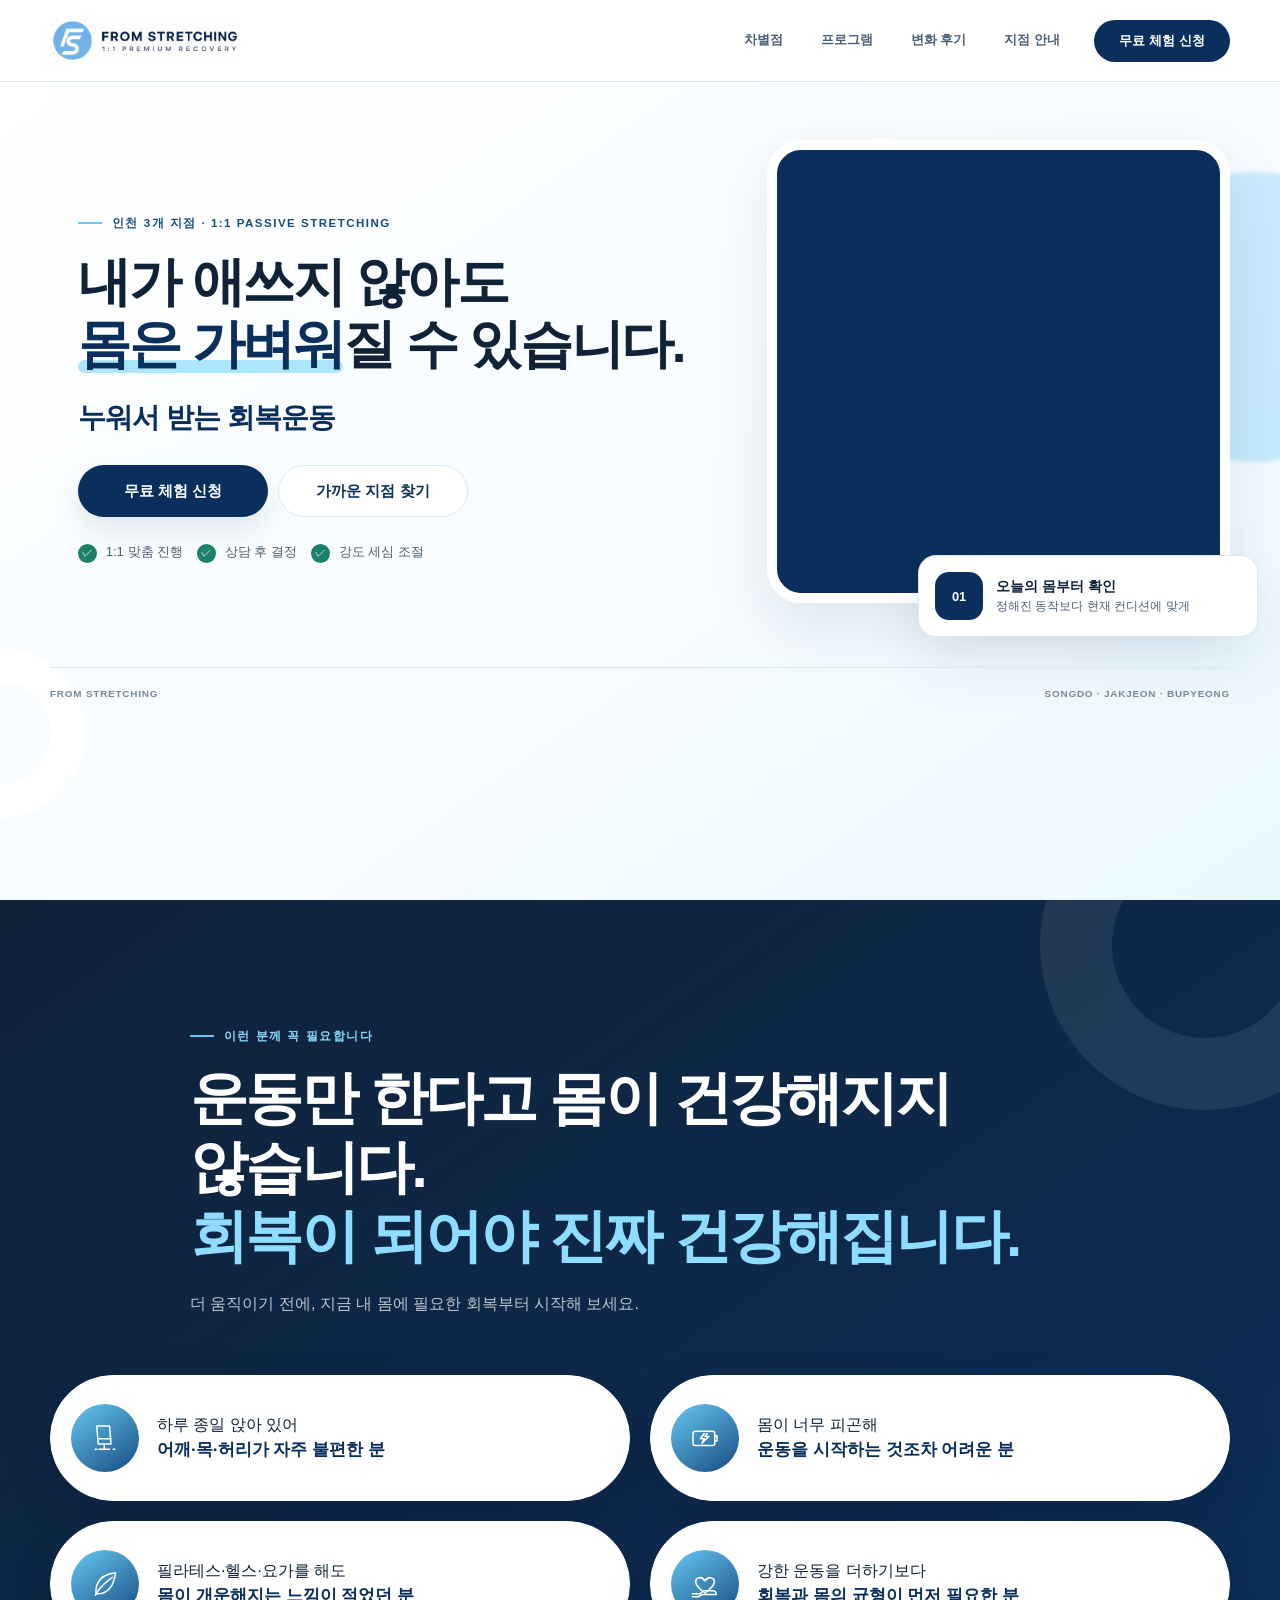
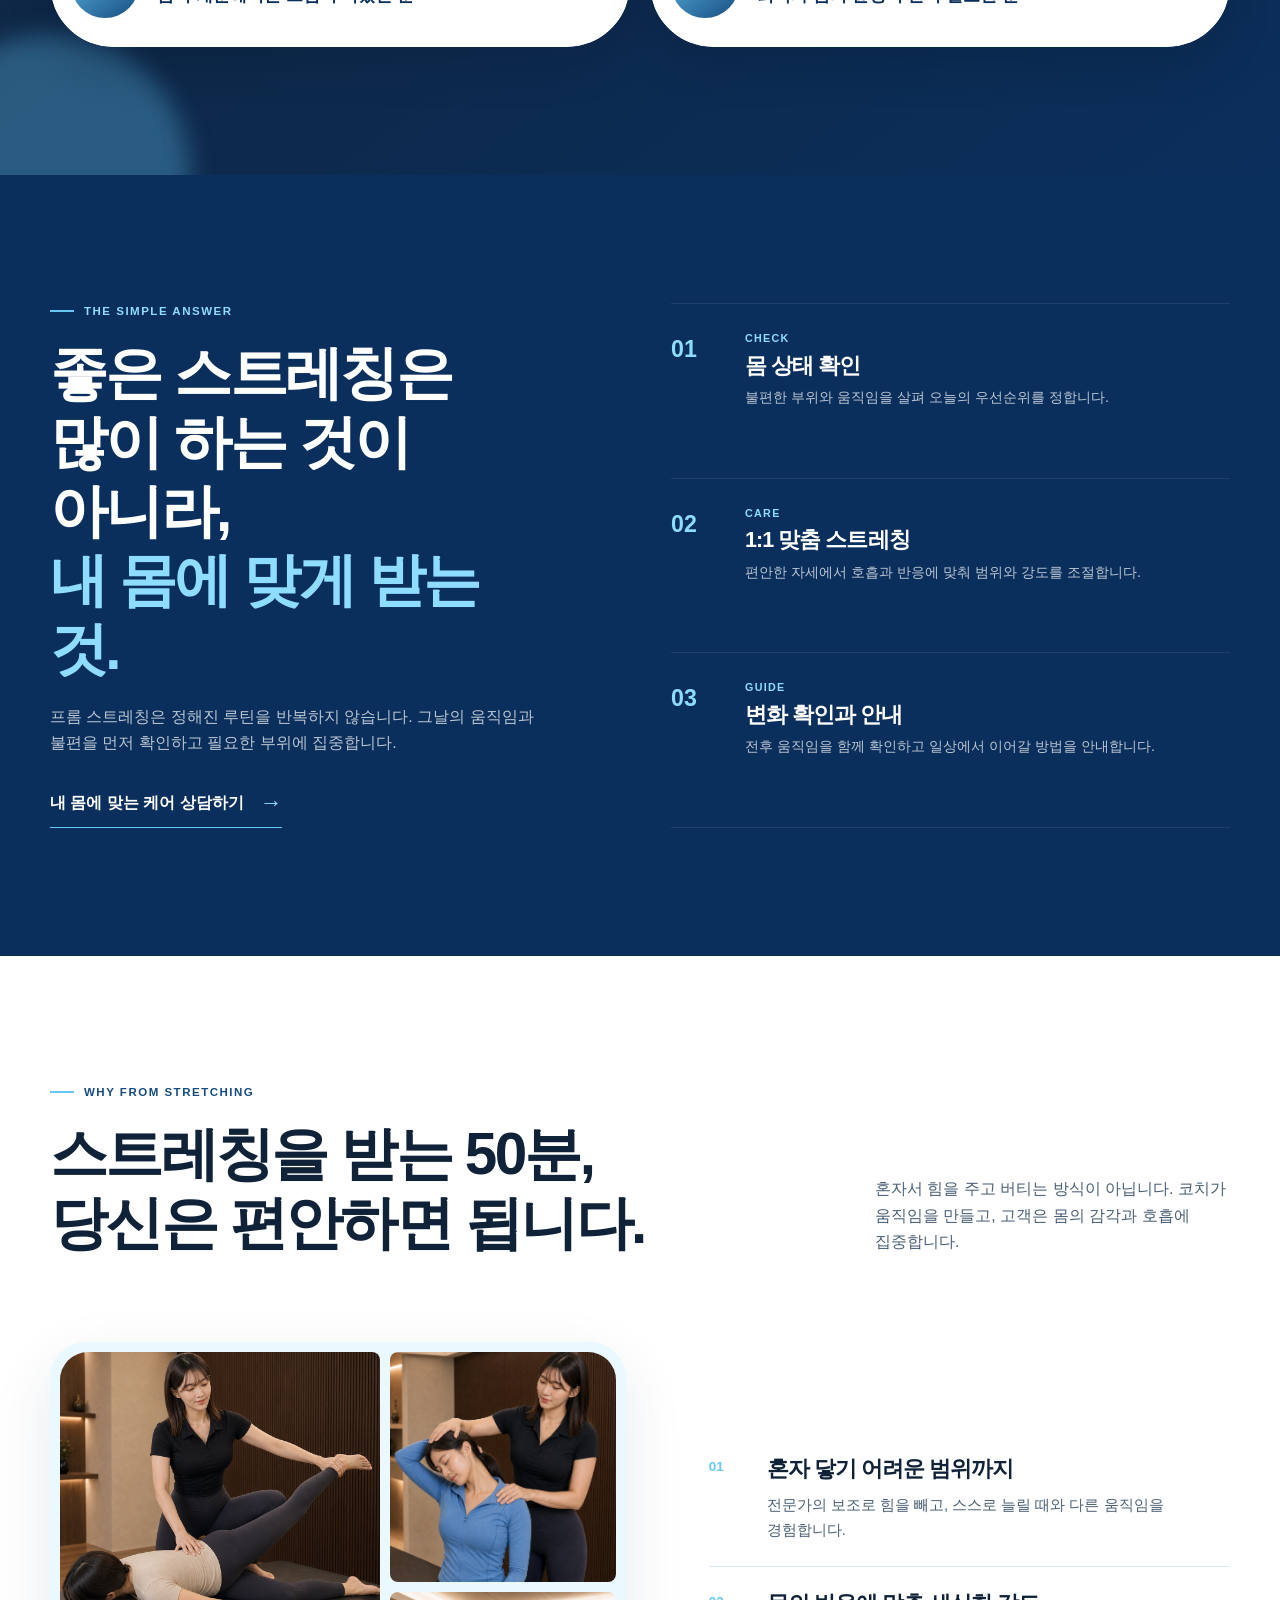
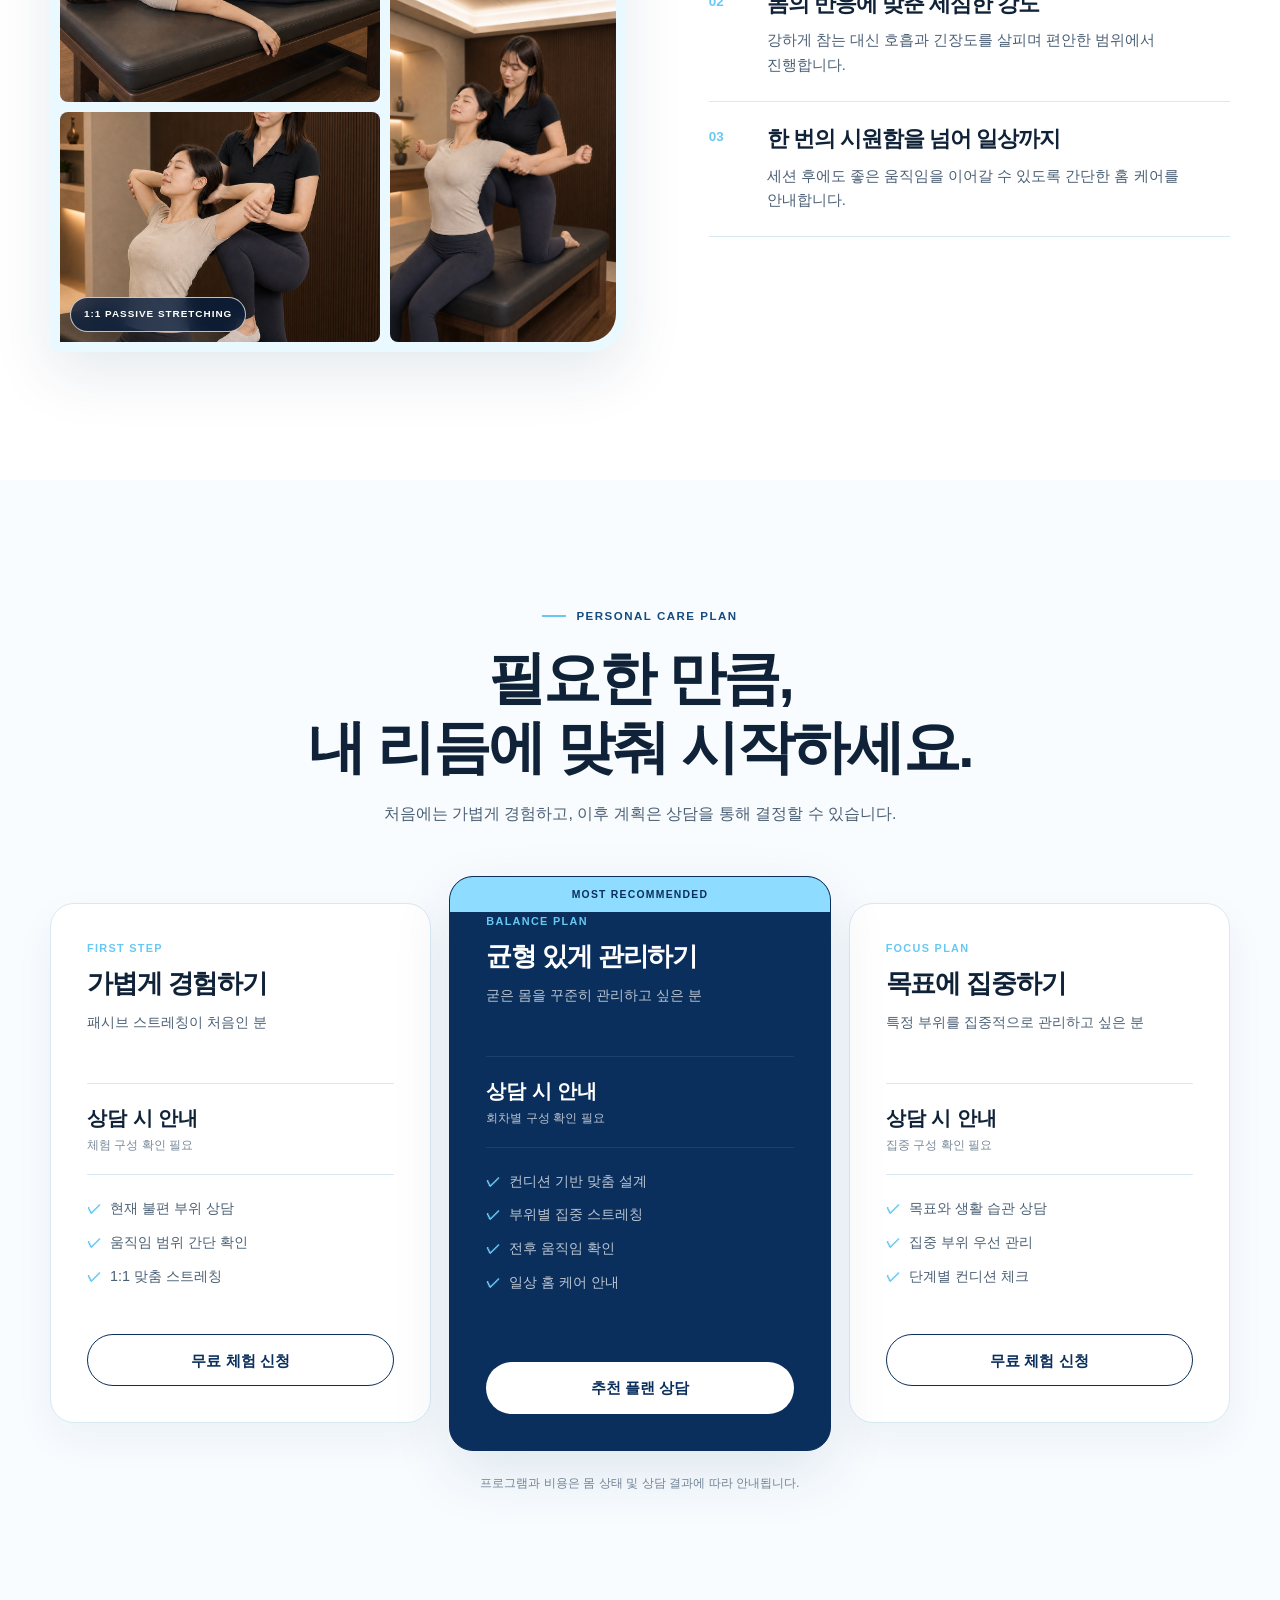
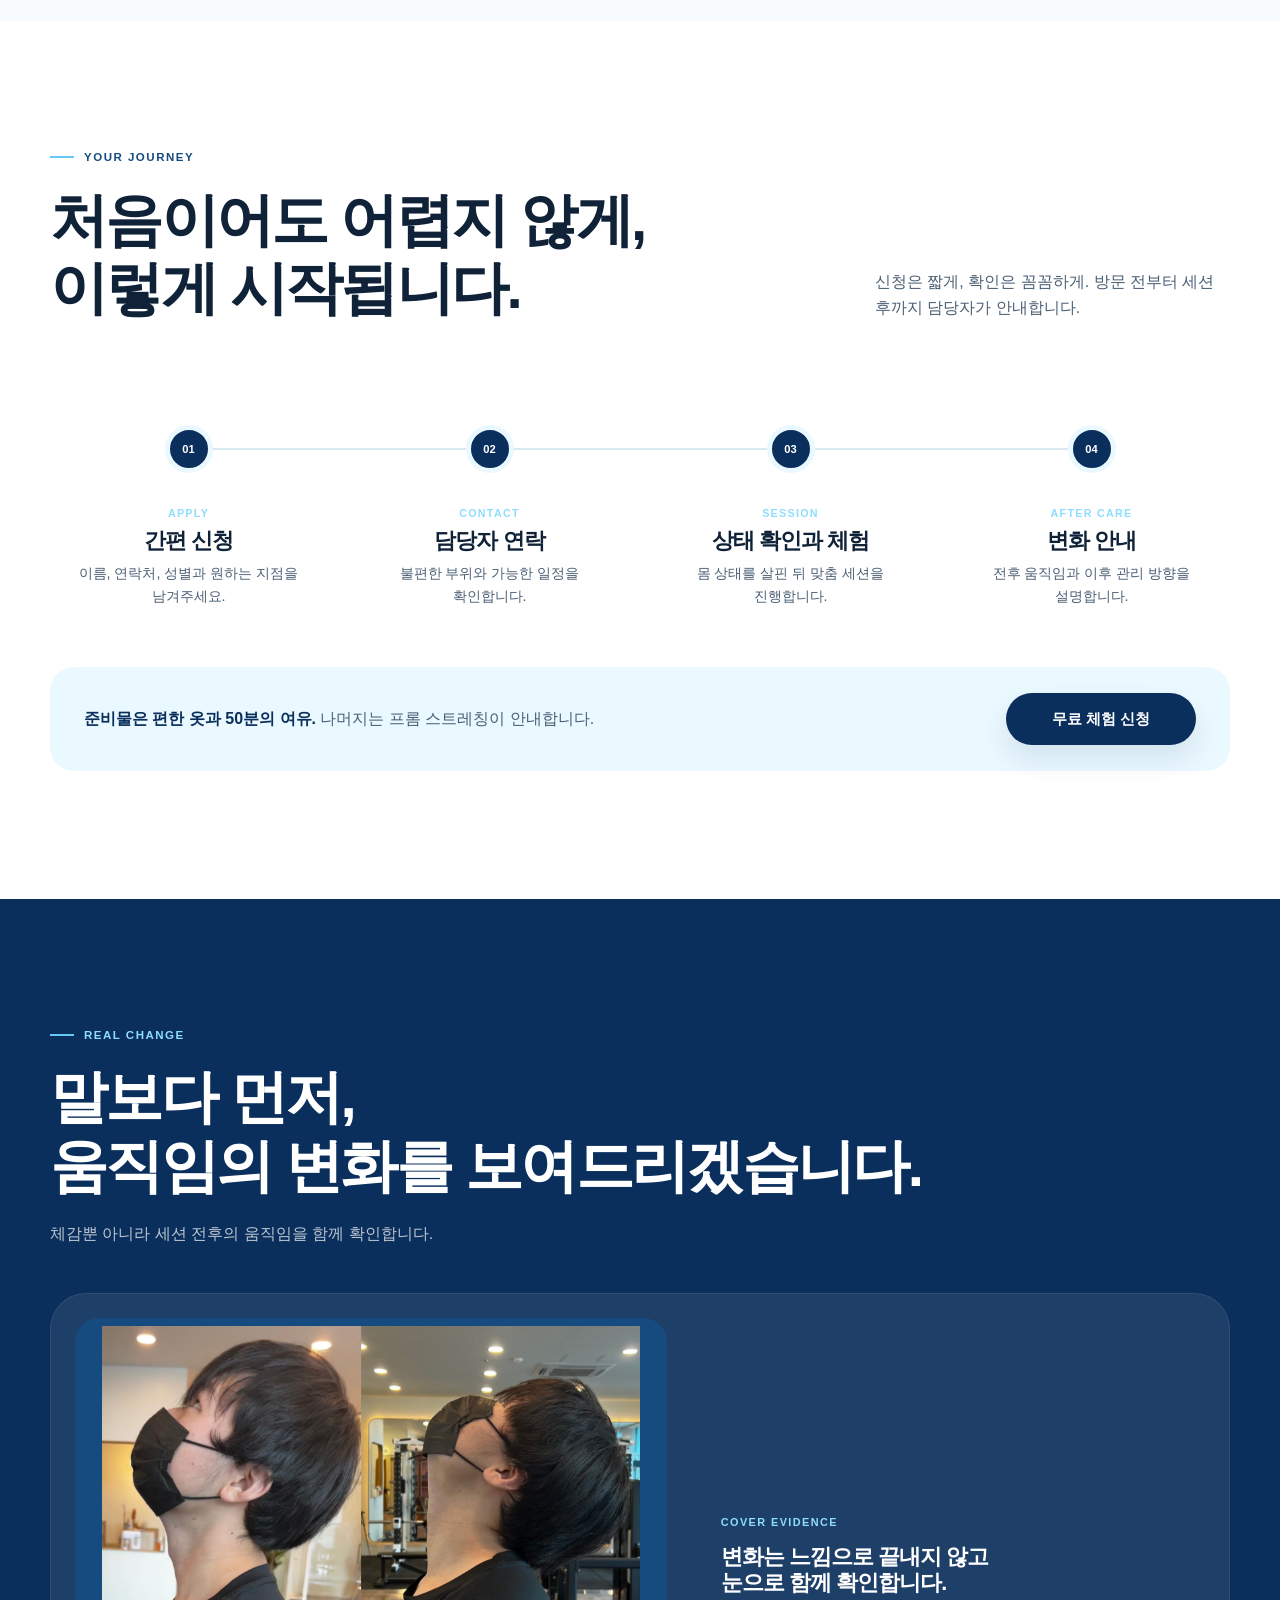
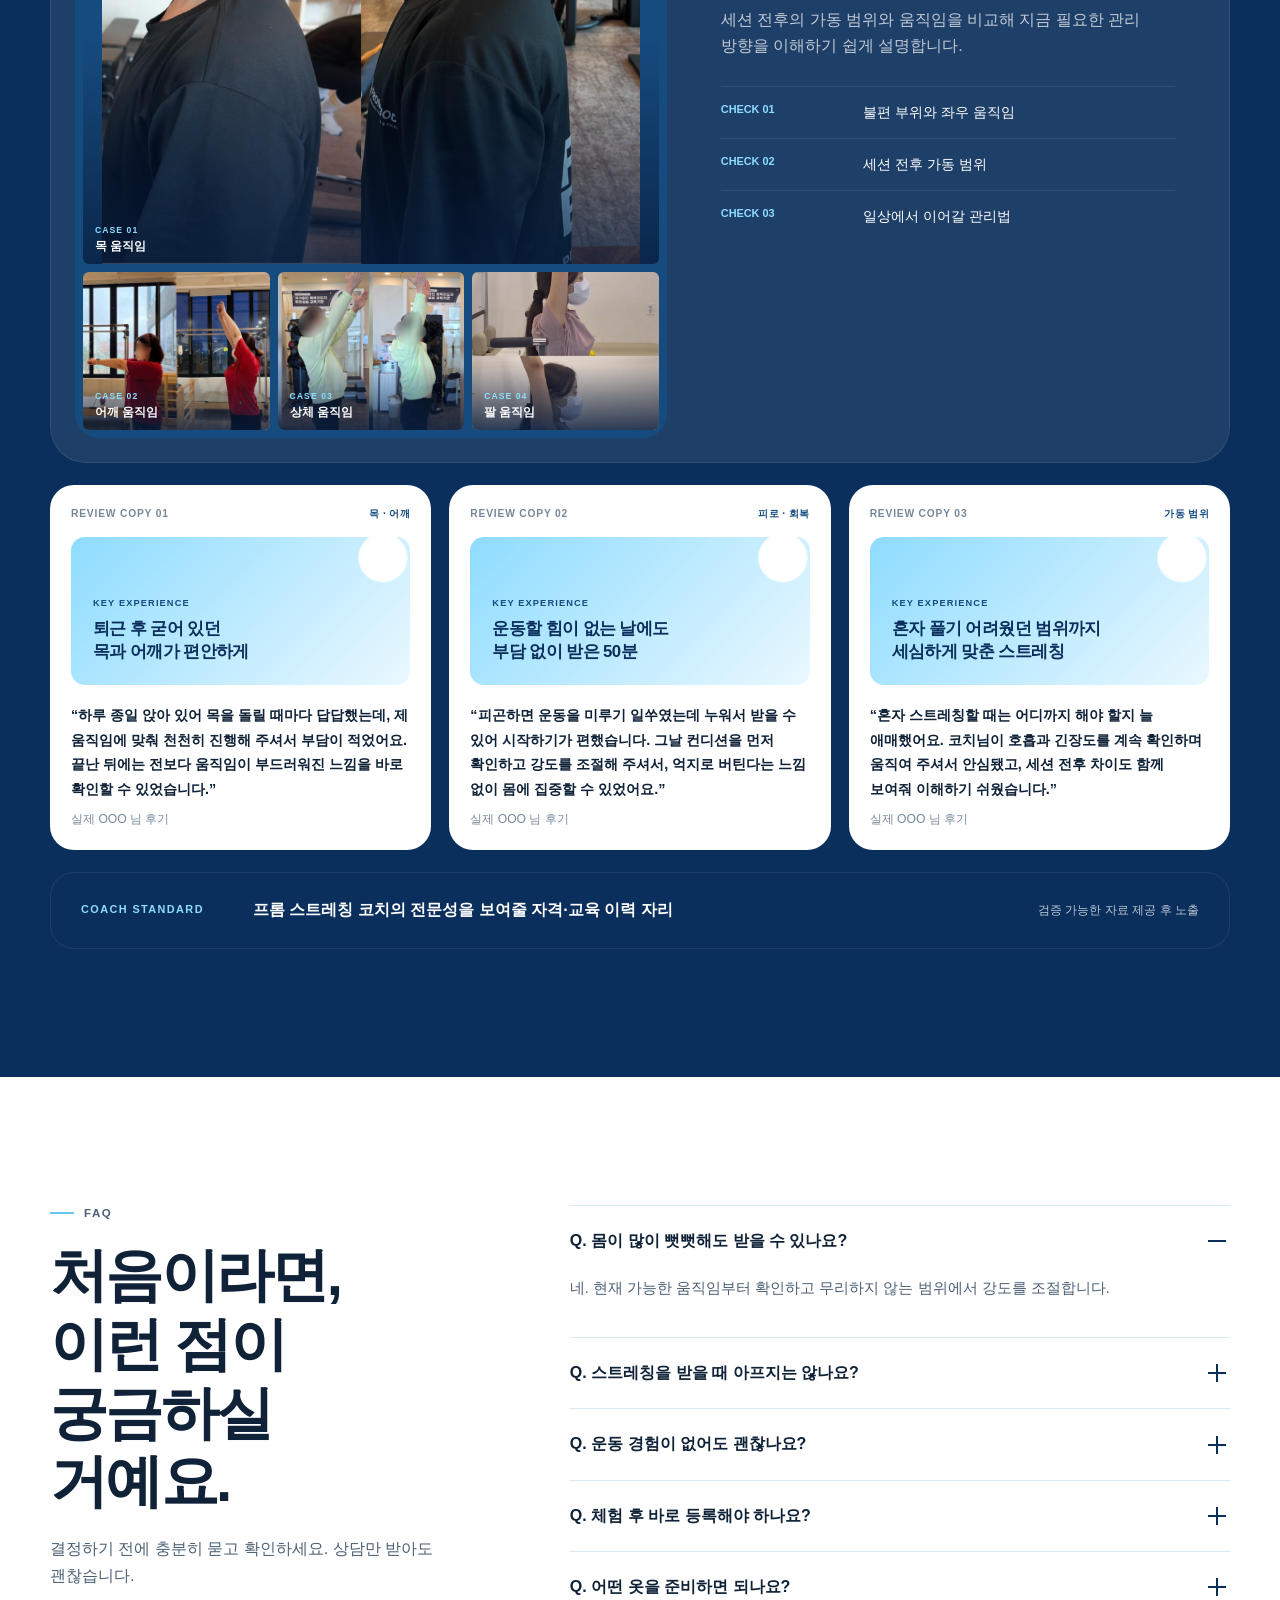
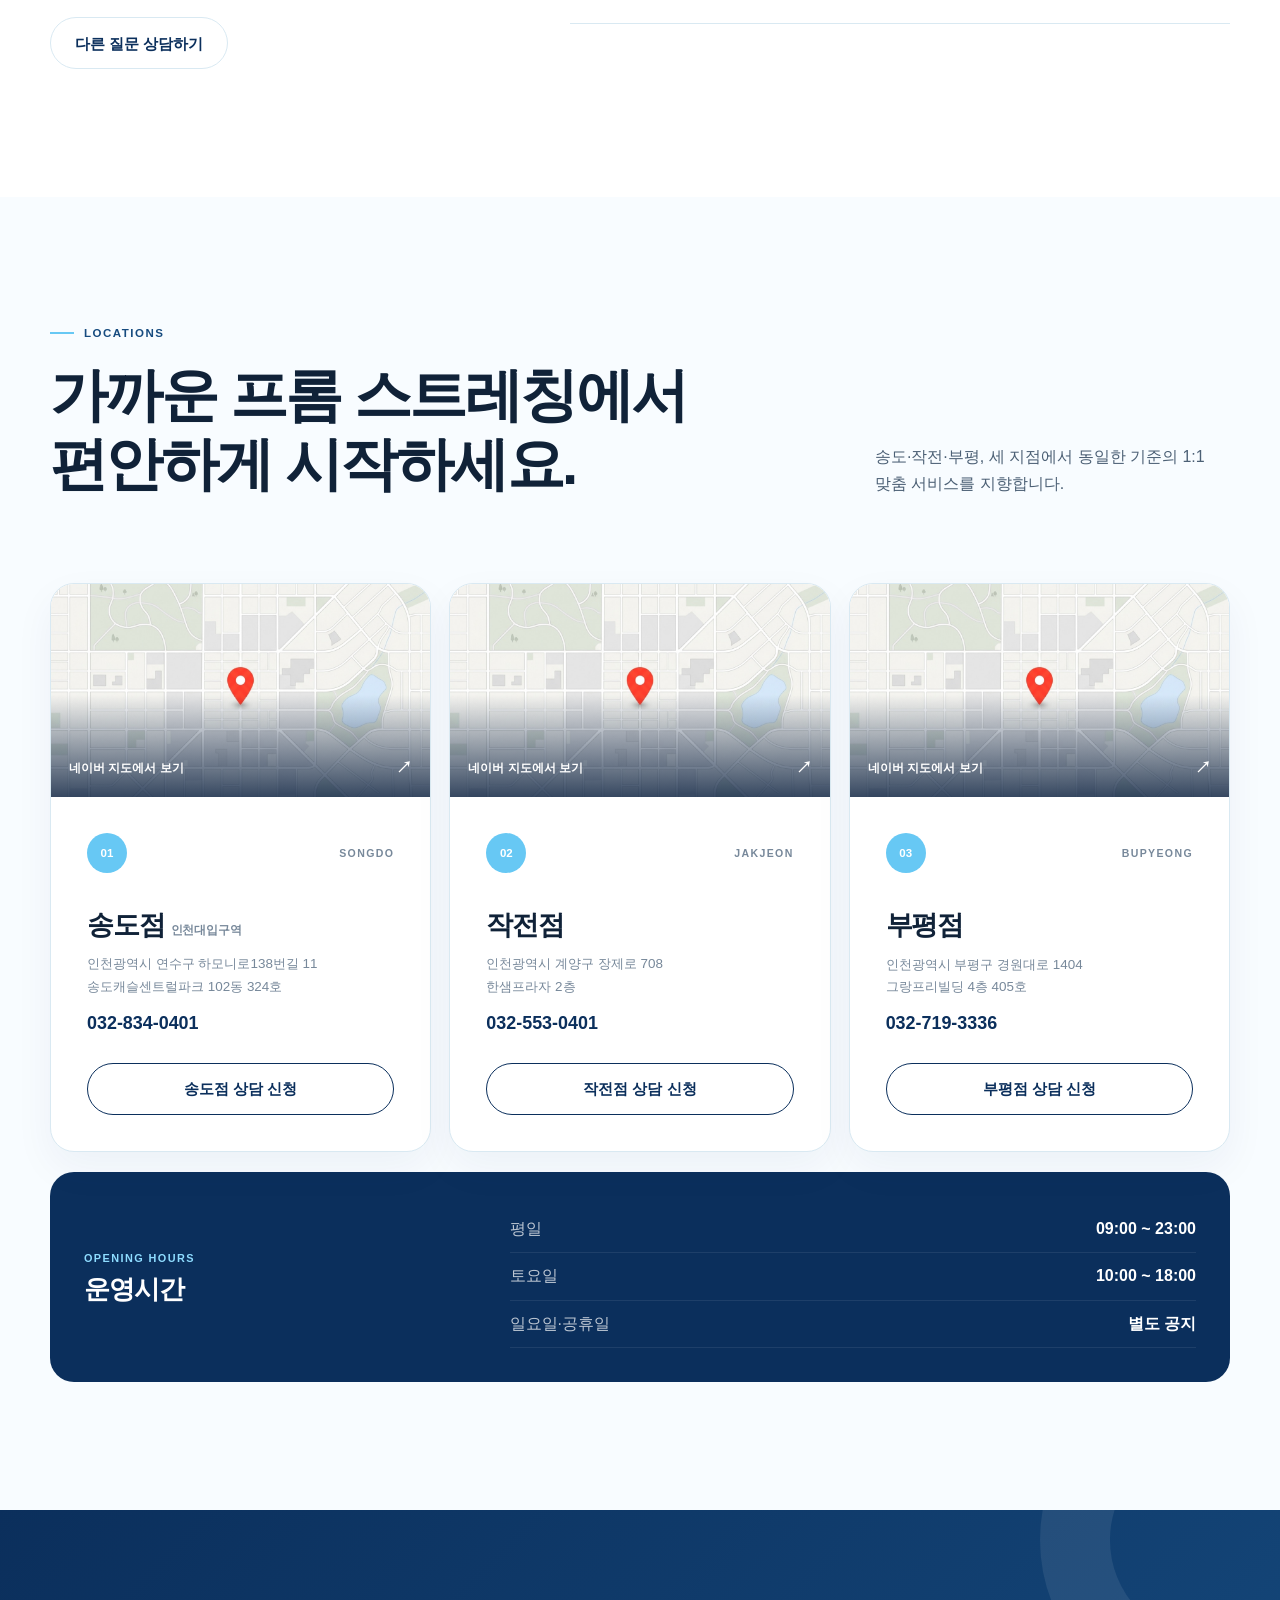
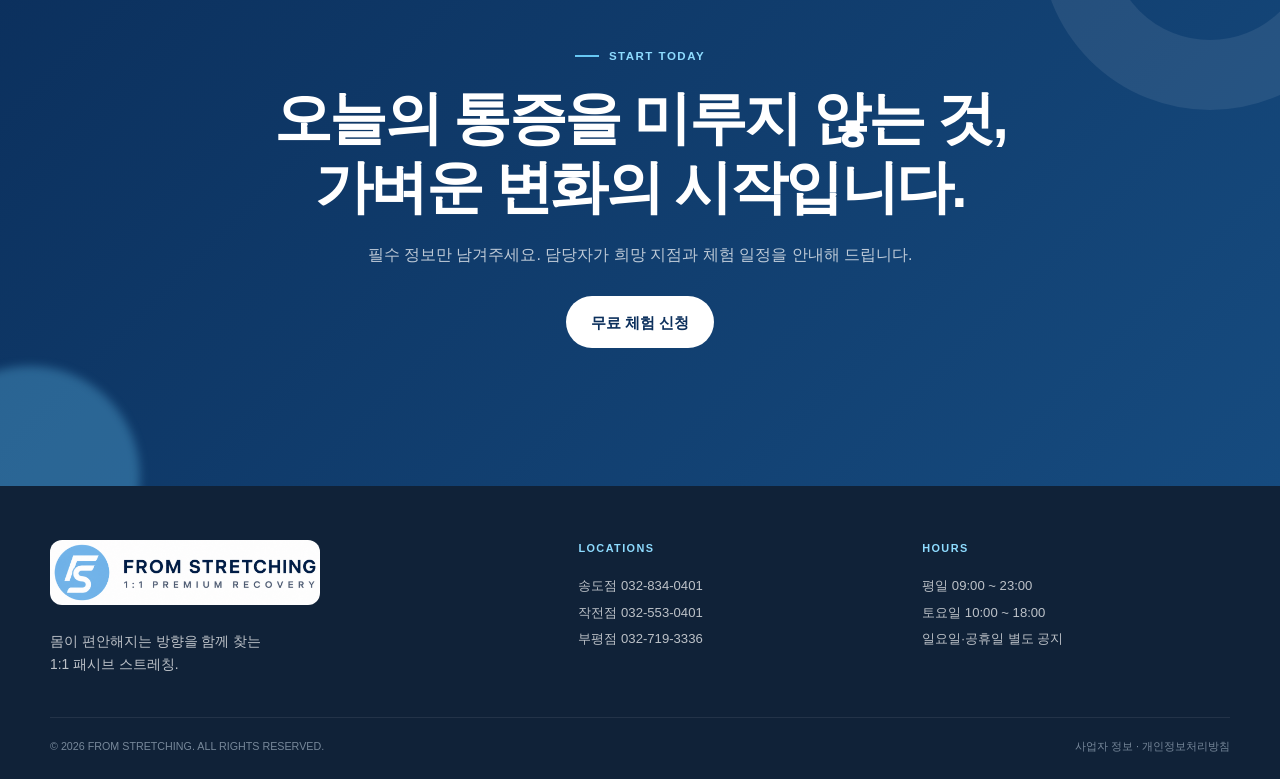
==== index.html @ 3d8cdd59 "Add Toss reservation deposit payment flow" ====
<!doctype html>
<html lang="ko">
  <head>
    <meta charset="utf-8" />
    <meta name="viewport" content="width=device-width, initial-scale=1" />
    <meta name="robots" content="index, follow" />
    <meta
      name="description"
      content="프롬 스트레칭은 송도점, 작전점, 부평점에서 누워서 받는 1:1 맞춤 스트레칭과 패시브 회복운동을 제공합니다. 무료 체험을 신청해 보세요."
    />
    <link rel="canonical" href="https://from-stretching.vercel.app/" />
    <meta property="og:type" content="website" />
    <meta property="og:site_name" content="프롬 스트레칭" />
    <meta property="og:title" content="프롬 스트레칭 | 누워서 받는 맞춤 스트레칭" />
    <meta property="og:url" content="https://from-stretching.vercel.app/" />
    <meta property="og:image" content="https://from-stretching.vercel.app/assets/from-stretching-logo.png" />
    <meta property="og:image:alt" content="프롬 스트레칭 로고" />
    <meta
      property="og:description"
      content="프롬 스트레칭은 송도점, 작전점, 부평점에서 누워서 받는 1:1 맞춤 스트레칭과 패시브 회복운동을 제공합니다."
    />
    <meta name="twitter:card" content="summary" />
    <meta name="twitter:title" content="프롬 스트레칭 | 누워서 받는 맞춤 스트레칭" />
    <meta name="twitter:image" content="https://from-stretching.vercel.app/assets/from-stretching-logo.png" />
    <meta
      name="twitter:description"
      content="송도점, 작전점, 부평점에서 누워서 받는 1:1 맞춤 스트레칭을 경험해 보세요."
    />
    <title>프롬 스트레칭 | 누워서 받는 맞춤 스트레칭</title>
    <link rel="stylesheet" href="styles.css?v=9" />
    <script src="https://js.tosspayments.com/v2/standard"></script>
    <script src="script.js?v=9" defer></script>
    <script type="application/ld+json">
      {
        "@context": "https://schema.org",
        "@type": "HealthAndBeautyBusiness",
        "@id": "https://from-stretching.vercel.app/#business",
        "name": "프롬 스트레칭",
        "alternateName": "FROM STRETCHING",
        "url": "https://from-stretching.vercel.app/",
        "logo": "https://from-stretching.vercel.app/assets/from-stretching-logo.png",
        "image": "https://from-stretching.vercel.app/assets/from-stretching-logo.png",
        "description": "송도점, 작전점, 부평점에서 누워서 받는 1:1 맞춤 스트레칭과 패시브 회복운동을 제공하는 프리미엄 회복운동 브랜드입니다.",
        "areaServed": ["인천 송도", "인천 작전", "인천 부평"],
        "openingHoursSpecification": [
          {
            "@type": "OpeningHoursSpecification",
            "dayOfWeek": ["Monday", "Tuesday", "Wednesday", "Thursday", "Friday"],
            "opens": "09:00",
            "closes": "23:00"
          },
          {
            "@type": "OpeningHoursSpecification",
            "dayOfWeek": "Saturday",
            "opens": "10:00",
            "closes": "18:00"
          }
        ],
        "department": [
          {
            "@type": "HealthAndBeautyBusiness",
            "name": "프롬 스트레칭 송도점",
            "telephone": "+82-32-834-0401",
            "address": {
              "@type": "PostalAddress",
              "streetAddress": "하모니로138번길 11 송도캐슬센트럴파크 102동 324호",
              "addressLocality": "연수구",
              "addressRegion": "인천광역시",
              "addressCountry": "KR"
            }
          },
          {
            "@type": "HealthAndBeautyBusiness",
            "name": "프롬 스트레칭 작전점",
            "telephone": "+82-32-553-0401",
            "address": {
              "@type": "PostalAddress",
              "streetAddress": "장제로 708 한샘프라자 2층",
              "addressLocality": "계양구",
              "addressRegion": "인천광역시",
              "addressCountry": "KR"
            }
          },
          {
            "@type": "HealthAndBeautyBusiness",
            "name": "프롬 스트레칭 부평점",
            "telephone": "+82-32-719-3336",
            "address": {
              "@type": "PostalAddress",
              "streetAddress": "경원대로 1404 그랑프리빌딩 4층 405호",
              "addressLocality": "부평구",
              "addressRegion": "인천광역시",
              "addressCountry": "KR"
            }
          }
        ],
        "potentialAction": {
          "@type": "ReserveAction",
          "target": "https://from-stretching.vercel.app/#lead-form",
          "name": "무료 체험 신청"
        }
      }
    </script>
  </head>
  <body>
    <!--
      섹션 설계 노트
      1. 내비게이션: 브랜드와 무료 체험 CTA를 첫 화면부터 고정 노출한다.
      2. Hero: 왕십리 레퍼런스의 큰 헤드라인과 비대칭 미디어 구성을 참고해 호기심을 만든다.
      3. 문제 공감: 지금 느끼는 목·어깨·허리의 불편을 구체적으로 명명한다.
      4. 3단계 해결 방식: 마포 레퍼런스의 단계형 설명을 3단으로 단순화한다.
      5. 차별점: 고객이 애쓰지 않아도 되는 1:1 패시브 케어의 장점을 압축한다.
      6. 프로그램: 미아 레퍼런스의 중앙 강조 카드 구조를 적용하되 실제 가격은 추후 보완한다.
      7. 진행 과정: 신청부터 홈 케어 안내까지 우리가 하는 일을 연결형 타임라인으로 보여준다.
      8. 변화·후기: 전후 자료와 실제 후기가 들어갈 자리를 가장 강한 대비로 연출한다.
      9. FAQ: 처음 방문할 때 생기는 걱정을 강요 없는 어조로 해소한다.
      10. 지점 안내: 송도·작전·부평점 연락처와 운영시간을 한눈에 비교한다.
      11. 마지막 CTA: 작은 신청부터 시작하도록 안내하며 허위 희소성은 사용하지 않는다.
    -->

    <a class="skip-link" href="#main">본문 바로가기</a>

    <header class="site-header">
      <div class="container header-inner">
        <a class="brand" href="#top" aria-label="프롬 스트레칭 홈">
          <img
            class="brand-logo"
            src="assets/from-stretching-logo.png"
            alt="FROM STRETCHING 1:1 PREMIUM RECOVERY"
          />
        </a>

        <nav class="desktop-nav" aria-label="주요 메뉴">
          <a href="#difference">차별점</a>
          <a href="#programs">프로그램</a>
          <a href="#reviews">변화 후기</a>
          <a href="#locations">지점 안내</a>
        </nav>

        <a class="button button-small" href="#lead-form" data-lead-trigger>무료 체험 신청</a>
      </div>
    </header>

    <main id="main">
      <section class="hero" id="top">
        <div class="hero-orb hero-orb-one" aria-hidden="true"></div>
        <div class="hero-orb hero-orb-two" aria-hidden="true"></div>

        <div class="container hero-grid">
          <div class="hero-copy">
            <p class="eyebrow"><span></span> 인천 3개 지점 · 1:1 PASSIVE STRETCHING</p>

            <!--
              헤드라인 대안 1: 더 열심히 움직이지 않아도, 몸은 가벼워질 수 있습니다.
              헤드라인 대안 2: 운동보다 먼저, 굳은 몸을 편안하게 여는 시간.
              헤드라인 대안 3: 혼자서는 닿지 않던 곳까지, 전문가의 손으로.
            -->
            <h1>
              <span class="hero-title-line">내가 애쓰지 않아도</span>
              <span class="hero-title-line"><em>몸은 가벼워</em>질 수 있습니다.</span>
            </h1>
            <p class="hero-description">누워서 받는 회복운동</p>

            <div class="hero-actions">
              <a class="button button-primary" href="#lead-form" data-lead-trigger>무료 체험 신청</a>
              <a class="button button-secondary" href="#locations">가까운 지점 찾기</a>
            </div>

            <ul class="hero-points" aria-label="서비스 핵심 특징">
              <li><span aria-hidden="true">✓</span> 1:1 맞춤 진행</li>
              <li><span aria-hidden="true">✓</span> 상담 후 결정</li>
              <li><span aria-hidden="true">✓</span> 강도 세심 조절</li>
            </ul>
          </div>

          <div class="hero-visual">
            <div class="hero-video-frame" data-role="hero-video">
              <video
                class="hero-video"
                autoplay
                muted
                playsinline
                preload="metadata"
                aria-label="프롬 스트레칭 회복운동 움직임 영상"
              >
                <source src="assets/from-stretching-hero.mp4" type="video/mp4" />
                브라우저에서 영상을 재생할 수 없습니다.
              </video>
            </div>
            <div class="floating-note">
              <span class="floating-icon" aria-hidden="true">01</span>
              <p><strong>오늘의 몸부터 확인</strong><br />정해진 동작보다 현재 컨디션에 맞게</p>
            </div>
          </div>
        </div>

        <div class="container hero-bottom-line" aria-hidden="true">
          <span>FROM STRETCHING</span>
          <span>SONGDO · JAKJEON · BUPYEONG</span>
        </div>
      </section>

      <section class="section problem" id="problem">
        <div class="problem-orb problem-orb-one" aria-hidden="true"></div>
        <div class="problem-orb problem-orb-two" aria-hidden="true"></div>

        <div class="container problem-heading">
          <p class="eyebrow eyebrow-light"><span></span> 이런 분께 꼭 필요합니다</p>
          <h2>운동만 한다고 몸이 건강해지지 않습니다.<br /><em>회복이 되어야 진짜 건강해집니다.</em></h2>
          <p>더 움직이기 전에, 지금 내 몸에 필요한 회복부터 시작해 보세요.</p>
        </div>

        <div class="container fit-list">
          <article class="fit-card">
            <span class="fit-icon" aria-hidden="true">
              <svg viewBox="0 0 48 48" fill="none">
                <path d="M13 8h17l2 24H15L13 8Z" />
                <path d="M16 25h16M23 32v7m-7 0h14M11 39h2m22 0h2" />
              </svg>
            </span>
            <p>하루 종일 앉아 있어<br /><strong>어깨·목·허리가 자주 불편한 분</strong></p>
          </article>
          <article class="fit-card">
            <span class="fit-icon" aria-hidden="true">
              <svg viewBox="0 0 48 48" fill="none">
                <rect x="8" y="15" width="29" height="19" rx="3" />
                <path d="M37 21h3v7h-3M23 18l-5 7h5l-3 6 9-9h-5l3-4" />
              </svg>
            </span>
            <p>몸이 너무 피곤해<br /><strong>운동을 시작하는 것조차 어려운 분</strong></p>
          </article>
          <article class="fit-card">
            <span class="fit-icon" aria-hidden="true">
              <svg viewBox="0 0 48 48" fill="none">
                <path d="M38 9C21 11 11 20 12 37c13 1 24-8 26-28Z" />
                <path d="M11 39c6-11 13-17 23-24" />
              </svg>
            </span>
            <p>필라테스·헬스·요가를 해도<br /><strong>몸이 개운해지는 느낌이 적었던 분</strong></p>
          </article>
          <article class="fit-card">
            <span class="fit-icon" aria-hidden="true">
              <svg viewBox="0 0 48 48" fill="none">
                <path d="M24 20c-5-8-14-4-12 3 1 5 7 9 12 13 5-4 11-8 12-13 2-7-7-11-12-3Z" />
                <path d="M7 37h10l5-4h12c3 0 5 2 5 5H20l-5 3H7" />
              </svg>
            </span>
            <p>강한 운동을 더하기보다<br /><strong>회복과 몸의 균형이 먼저 필요한 분</strong></p>
          </article>
        </div>
      </section>

      <section class="section solution" id="solution">
        <div class="container solution-grid">
          <div class="solution-intro">
            <p class="eyebrow eyebrow-light"><span></span> THE SIMPLE ANSWER</p>
            <h2>좋은 스트레칭은<br />많이 하는 것이 아니라,<br /><em>내 몸에 맞게 받는 것.</em></h2>
            <p>
              프롬 스트레칭은 정해진 루틴을 반복하지 않습니다. 그날의 움직임과 불편을 먼저
              확인하고 필요한 부위에 집중합니다.
            </p>
            <a class="text-link" href="#lead-form" data-lead-trigger>내 몸에 맞는 케어 상담하기 <span>→</span></a>
          </div>

          <ol class="solution-steps">
            <li>
              <span class="step-number">01</span>
              <div>
                <p class="step-label">CHECK</p>
                <h3>몸 상태 확인</h3>
                <p>불편한 부위와 움직임을 살펴 오늘의 우선순위를 정합니다.</p>
              </div>
            </li>
            <li>
              <span class="step-number">02</span>
              <div>
                <p class="step-label">CARE</p>
                <h3>1:1 맞춤 스트레칭</h3>
                <p>편안한 자세에서 호흡과 반응에 맞춰 범위와 강도를 조절합니다.</p>
              </div>
            </li>
            <li>
              <span class="step-number">03</span>
              <div>
                <p class="step-label">GUIDE</p>
                <h3>변화 확인과 안내</h3>
                <p>전후 움직임을 함께 확인하고 일상에서 이어갈 방법을 안내합니다.</p>
              </div>
            </li>
          </ol>
        </div>
      </section>

      <section class="section difference" id="difference">
        <div class="container split-heading">
          <div>
            <p class="eyebrow"><span></span> WHY FROM STRETCHING</p>
            <h2>스트레칭을 받는 50분,<br />당신은 편안하면 됩니다.</h2>
          </div>
          <p>
            혼자서 힘을 주고 버티는 방식이 아닙니다. 코치가 움직임을 만들고, 고객은 몸의
            감각과 호흡에 집중합니다.
          </p>
        </div>

        <div class="container feature-layout">
          <div class="service-gallery" data-role="service-session" aria-label="프롬 스트레칭 1:1 세션 이미지">
            <figure class="service-photo service-photo-lower">
              <img
                src="assets/session/lower-body-stretch.jpg"
                alt="코치가 고객의 하체 움직임을 보조하는 패시브 스트레칭 세션"
                loading="lazy"
              />
            </figure>
            <figure class="service-photo service-photo-neck">
              <img
                src="assets/session/neck-stretch.jpg"
                alt="코치가 고객의 목과 어깨 스트레칭을 돕는 모습"
                loading="lazy"
              />
            </figure>
            <figure class="service-photo service-photo-shoulder">
              <img
                src="assets/session/shoulder-stretch.jpg"
                alt="코치가 고객의 어깨 가동 범위를 부드럽게 이끄는 모습"
                loading="lazy"
              />
            </figure>
            <figure class="service-photo service-photo-chest">
              <img
                src="assets/session/chest-stretch.jpg"
                alt="코치가 고객의 상체와 가슴 스트레칭을 보조하는 모습"
                loading="lazy"
              />
            </figure>
            <span class="service-gallery-label">1:1 PASSIVE STRETCHING</span>
          </div>

          <div class="feature-list">
            <article>
              <span class="feature-index">01</span>
              <div>
                <h3>혼자 닿기 어려운 범위까지</h3>
                <p>전문가의 보조로 힘을 빼고, 스스로 늘릴 때와 다른 움직임을 경험합니다.</p>
              </div>
            </article>
            <article>
              <span class="feature-index">02</span>
              <div>
                <h3>몸의 반응에 맞춘 세심한 강도</h3>
                <p>강하게 참는 대신 호흡과 긴장도를 살피며 편안한 범위에서 진행합니다.</p>
              </div>
            </article>
            <article>
              <span class="feature-index">03</span>
              <div>
                <h3>한 번의 시원함을 넘어 일상까지</h3>
                <p>세션 후에도 좋은 움직임을 이어갈 수 있도록 간단한 홈 케어를 안내합니다.</p>
              </div>
            </article>
          </div>
        </div>
      </section>

      <section class="section programs" id="programs">
        <div class="container narrow section-heading centered">
          <p class="eyebrow eyebrow-centered"><span></span> PERSONAL CARE PLAN</p>
          <h2>필요한 만큼,<br />내 리듬에 맞춰 시작하세요.</h2>
          <p>처음에는 가볍게 경험하고, 이후 계획은 상담을 통해 결정할 수 있습니다.</p>
        </div>

        <!-- [보완 필요] 실제 프로그램명, 회차, 세션 시간, 정상가와 판매가 자료 -->
        <div class="container program-grid">
          <article class="program-card">
            <p class="program-kicker">FIRST STEP</p>
            <h3>가볍게 경험하기</h3>
            <p class="program-for">패시브 스트레칭이 처음인 분</p>
            <div class="program-price">
              <strong>상담 시 안내</strong>
              <span>체험 구성 확인 필요</span>
            </div>
            <ul>
              <li>현재 불편 부위 상담</li>
              <li>움직임 범위 간단 확인</li>
              <li>1:1 맞춤 스트레칭</li>
            </ul>
            <a class="button button-outline" href="#lead-form" data-lead-trigger>무료 체험 신청</a>
          </article>

          <article class="program-card program-card-recommended">
            <div class="recommended-badge">MOST RECOMMENDED</div>
            <p class="program-kicker">BALANCE PLAN</p>
            <h3>균형 있게 관리하기</h3>
            <p class="program-for">굳은 몸을 꾸준히 관리하고 싶은 분</p>
            <div class="program-price">
              <strong>상담 시 안내</strong>
              <span>회차별 구성 확인 필요</span>
            </div>
            <ul>
              <li>컨디션 기반 맞춤 설계</li>
              <li>부위별 집중 스트레칭</li>
              <li>전후 움직임 확인</li>
              <li>일상 홈 케어 안내</li>
            </ul>
            <a class="button button-white" href="#lead-form" data-lead-trigger>추천 플랜 상담</a>
          </article>

          <article class="program-card">
            <p class="program-kicker">FOCUS PLAN</p>
            <h3>목표에 집중하기</h3>
            <p class="program-for">특정 부위를 집중적으로 관리하고 싶은 분</p>
            <div class="program-price">
              <strong>상담 시 안내</strong>
              <span>집중 구성 확인 필요</span>
            </div>
            <ul>
              <li>목표와 생활 습관 상담</li>
              <li>집중 부위 우선 관리</li>
              <li>단계별 컨디션 체크</li>
            </ul>
            <a class="button button-outline" href="#lead-form" data-lead-trigger>무료 체험 신청</a>
          </article>
        </div>
        <p class="program-notice">프로그램과 비용은 몸 상태 및 상담 결과에 따라 안내됩니다.</p>
      </section>

      <section class="section process" id="process">
        <div class="container split-heading">
          <div>
            <p class="eyebrow"><span></span> YOUR JOURNEY</p>
            <h2>처음이어도 어렵지 않게,<br />이렇게 시작됩니다.</h2>
          </div>
          <p>신청은 짧게, 확인은 꼼꼼하게. 방문 전부터 세션 후까지 담당자가 안내합니다.</p>
        </div>

        <div class="container process-track">
          <article class="process-step">
            <div class="process-dot">01</div>
            <p class="step-label">APPLY</p>
            <h3>간편 신청</h3>
            <p>이름, 연락처, 성별과 원하는 지점을 남겨주세요.</p>
          </article>
          <article class="process-step">
            <div class="process-dot">02</div>
            <p class="step-label">CONTACT</p>
            <h3>담당자 연락</h3>
            <p>불편한 부위와 가능한 일정을 확인합니다.</p>
          </article>
          <article class="process-step">
            <div class="process-dot">03</div>
            <p class="step-label">SESSION</p>
            <h3>상태 확인과 체험</h3>
            <p>몸 상태를 살핀 뒤 맞춤 세션을 진행합니다.</p>
          </article>
          <article class="process-step">
            <div class="process-dot">04</div>
            <p class="step-label">AFTER CARE</p>
            <h3>변화 안내</h3>
            <p>전후 움직임과 이후 관리 방향을 설명합니다.</p>
          </article>
        </div>

        <div class="container process-action">
          <p><strong>준비물은 편한 옷과 50분의 여유.</strong> 나머지는 프롬 스트레칭이 안내합니다.</p>
          <a class="button button-primary" href="#lead-form" data-lead-trigger>무료 체험 신청</a>
        </div>
      </section>

      <section class="section proof" id="reviews">
        <div class="container proof-heading">
          <p class="eyebrow eyebrow-light"><span></span> REAL CHANGE</p>
          <h2>말보다 먼저,<br />움직임의 변화를 보여드리겠습니다.</h2>
          <p>체감뿐 아니라 세션 전후의 움직임을 함께 확인합니다.</p>
        </div>

        <!-- [보완 필요] 회원 사진 사용 동의, 각 자료의 세션 전후 촬영 시점과 측정 조건 확인 -->
        <div class="container proof-feature">
          <div class="proof-gallery" data-role="before-after-cover" aria-label="회원 움직임 비교 자료">
            <figure class="proof-photo proof-photo-neck">
              <img
                src="assets/results/neck-movement.jpg"
                alt="목을 뒤로 움직이는 동작을 두 시점으로 비교한 회원 자료"
                loading="lazy"
                decoding="async"
              />
              <figcaption><span>CASE 01</span> 목 움직임</figcaption>
            </figure>
            <figure class="proof-photo proof-photo-shoulder">
              <img
                src="assets/results/shoulder-movement.jpg"
                alt="팔을 들어 올리는 동작을 두 시점으로 비교한 회원 자료"
                loading="lazy"
                decoding="async"
              />
              <figcaption><span>CASE 02</span> 어깨 움직임</figcaption>
            </figure>
            <figure class="proof-photo proof-photo-upper">
              <img
                src="assets/results/upper-body-movement.jpg"
                alt="상체를 펴고 팔을 들어 올리는 동작을 두 시점으로 비교한 회원 자료"
                loading="lazy"
                decoding="async"
              />
              <figcaption><span>CASE 03</span> 상체 움직임</figcaption>
            </figure>
            <figure class="proof-photo proof-photo-arm">
              <img
                src="assets/results/arm-movement.jpg"
                alt="팔을 위로 들어 올리는 동작을 두 시점으로 비교한 회원 자료"
                loading="lazy"
                decoding="async"
              />
              <figcaption><span>CASE 04</span> 팔 움직임</figcaption>
            </figure>
          </div>
          <div class="proof-copy">
            <p class="proof-overline">COVER EVIDENCE</p>
            <h3>변화는 느낌으로 끝내지 않고<br />눈으로 함께 확인합니다.</h3>
            <p>
              세션 전후의 가동 범위와 움직임을 비교해 지금 필요한 관리 방향을 이해하기 쉽게
              설명합니다.
            </p>
            <dl class="proof-definition">
              <div><dt>CHECK 01</dt><dd>불편 부위와 좌우 움직임</dd></div>
              <div><dt>CHECK 02</dt><dd>세션 전후 가동 범위</dd></div>
              <div><dt>CHECK 03</dt><dd>일상에서 이어갈 관리법</dd></div>
            </dl>
          </div>
        </div>

        <!-- [보완 필요] 아래 문안은 레이아웃 확인용 예시입니다. 실제 고객 후기 원문, 사용 동의, 이용 지점, 이용 기간 자료로 교체 필요 -->
        <div class="container review-grid">
          <article class="review-card">
            <div class="review-top"><span>REVIEW COPY 01</span><span>목 · 어깨</span></div>
            <div class="review-point" data-role="review-proof-one">
              <span>KEY EXPERIENCE</span>
              <strong>퇴근 후 굳어 있던<br />목과 어깨가 편안하게</strong>
            </div>
            <blockquote>
              “하루 종일 앉아 있어 목을 돌릴 때마다 답답했는데, 제 움직임에 맞춰 천천히 진행해 주셔서
              부담이 적었어요. 끝난 뒤에는 전보다 움직임이 부드러워진 느낌을 바로 확인할 수 있었습니다.”
            </blockquote>
            <p>실제 OOO 님 후기</p>
          </article>
          <article class="review-card">
            <div class="review-top"><span>REVIEW COPY 02</span><span>피로 · 회복</span></div>
            <div class="review-point" data-role="review-proof-two">
              <span>KEY EXPERIENCE</span>
              <strong>운동할 힘이 없는 날에도<br />부담 없이 받은 50분</strong>
            </div>
            <blockquote>
              “피곤하면 운동을 미루기 일쑤였는데 누워서 받을 수 있어 시작하기가 편했습니다. 그날 컨디션을
              먼저 확인하고 강도를 조절해 주셔서, 억지로 버틴다는 느낌 없이 몸에 집중할 수 있었어요.”
            </blockquote>
            <p>실제 OOO 님 후기</p>
          </article>
          <article class="review-card">
            <div class="review-top"><span>REVIEW COPY 03</span><span>가동 범위</span></div>
            <div class="review-point" data-role="review-proof-three">
              <span>KEY EXPERIENCE</span>
              <strong>혼자 풀기 어려웠던 범위까지<br />세심하게 맞춘 스트레칭</strong>
            </div>
            <blockquote>
              “혼자 스트레칭할 때는 어디까지 해야 할지 늘 애매했어요. 코치님이 호흡과 긴장도를 계속
              확인하며 움직여 주셔서 안심됐고, 세션 전후 차이도 함께 보여줘 이해하기 쉬웠습니다.”
            </blockquote>
            <p>실제 OOO 님 후기</p>
          </article>
        </div>

        <!-- [보완 필요] 코치별 자격, 경력, 전문 교육 수료 자료 -->
        <div class="container authority-strip">
          <p>COACH STANDARD</p>
          <strong>프롬 스트레칭 코치의 전문성을 보여줄 자격·교육 이력 자리</strong>
          <span>검증 가능한 자료 제공 후 노출</span>
        </div>
      </section>

      <section class="section faq" id="faq">
        <div class="container faq-layout">
          <div class="faq-intro">
            <p class="eyebrow"><span></span> FAQ</p>
            <h2>처음이라면,<br />이런 점이 궁금하실 거예요.</h2>
            <p>결정하기 전에 충분히 묻고 확인하세요. 상담만 받아도 괜찮습니다.</p>
            <a class="button button-secondary" href="#lead-form" data-lead-trigger>다른 질문 상담하기</a>
          </div>

          <div class="faq-list">
            <details open>
              <summary><span>Q. 몸이 많이 뻣뻣해도 받을 수 있나요?</span><i aria-hidden="true"></i></summary>
              <p>네. 현재 가능한 움직임부터 확인하고 무리하지 않는 범위에서 강도를 조절합니다.</p>
            </details>
            <details>
              <summary><span>Q. 스트레칭을 받을 때 아프지는 않나요?</span><i aria-hidden="true"></i></summary>
              <p>강하게 참는 방식이 아닙니다. 호흡과 몸의 반응을 확인하며 편안한 범위에서 진행합니다.</p>
            </details>
            <details>
              <summary><span>Q. 운동 경험이 없어도 괜찮나요?</span><i aria-hidden="true"></i></summary>
              <p>물론입니다. 고객이 동작을 외우거나 잘 수행해야 하는 수업이 아니어서 처음이어도 부담이 적습니다.</p>
            </details>
            <details>
              <summary><span>Q. 체험 후 바로 등록해야 하나요?</span><i aria-hidden="true"></i></summary>
              <p>아닙니다. 체험과 안내를 받은 뒤 내게 맞는지 충분히 생각하고 결정하실 수 있습니다.</p>
            </details>
            <details>
              <summary><span>Q. 어떤 옷을 준비하면 되나요?</span><i aria-hidden="true"></i></summary>
              <p>움직이기 편한 복장이 좋습니다. 지점별 대여복 제공 여부는 상담 시 안내받아 주세요.</p>
            </details>
          </div>
        </div>
      </section>

      <section class="section locations" id="locations">
        <div class="container split-heading">
          <div>
            <p class="eyebrow"><span></span> LOCATIONS</p>
            <h2>가까운 프롬 스트레칭에서<br />편안하게 시작하세요.</h2>
          </div>
          <p>송도·작전·부평, 세 지점에서 동일한 기준의 1:1 맞춤 서비스를 지향합니다.</p>
        </div>

        <div class="container location-grid">
          <article class="location-card">
            <a
              class="location-map-link"
              href="https://map.naver.com/p/search/프롬바디피트니스%20송도점"
              target="_blank"
              rel="noopener noreferrer"
              aria-label="송도점 네이버 지도에서 보기"
            >
              <img src="assets/location-map.jpg" alt="송도점 위치 지도" loading="lazy" decoding="async" />
              <span>네이버 지도에서 보기 <b aria-hidden="true">↗</b></span>
            </a>
            <div class="location-card-body">
              <div class="location-head"><span>01</span><p>SONGDO</p></div>
              <h3>송도점 <small>인천대입구역</small></h3>
              <p class="location-address">
                인천광역시 연수구 하모니로138번길 11
                <span>송도캐슬센트럴파크 102동 324호</span>
              </p>
              <a class="location-phone" href="tel:032-834-0401">032-834-0401</a>
              <a class="button button-outline" href="#lead-form" data-lead-trigger data-branch="송도점">송도점 상담 신청</a>
            </div>
          </article>
          <article class="location-card">
            <a
              class="location-map-link"
              href="https://map.naver.com/p/search/프롬바디피트니스%20작전점"
              target="_blank"
              rel="noopener noreferrer"
              aria-label="작전점 네이버 지도에서 보기"
            >
              <img src="assets/location-map.jpg" alt="작전점 위치 지도" loading="lazy" decoding="async" />
              <span>네이버 지도에서 보기 <b aria-hidden="true">↗</b></span>
            </a>
            <div class="location-card-body">
              <div class="location-head"><span>02</span><p>JAKJEON</p></div>
              <h3>작전점</h3>
              <p class="location-address">
                인천광역시 계양구 장제로 708
                <span>한샘프라자 2층</span>
              </p>
              <a class="location-phone" href="tel:032-553-0401">032-553-0401</a>
              <a class="button button-outline" href="#lead-form" data-lead-trigger data-branch="작전점">작전점 상담 신청</a>
            </div>
          </article>
          <article class="location-card">
            <a
              class="location-map-link"
              href="https://map.naver.com/p/search/프롬바디피트니스%20부평점"
              target="_blank"
              rel="noopener noreferrer"
              aria-label="부평점 네이버 지도에서 보기"
            >
              <img src="assets/location-map.jpg" alt="부평점 위치 지도" loading="lazy" decoding="async" />
              <span>네이버 지도에서 보기 <b aria-hidden="true">↗</b></span>
            </a>
            <div class="location-card-body">
              <div class="location-head"><span>03</span><p>BUPYEONG</p></div>
              <h3>부평점</h3>
              <p class="location-address">
                인천광역시 부평구 경원대로 1404
                <span>그랑프리빌딩 4층 405호</span>
              </p>
              <a class="location-phone" href="tel:032-719-3336">032-719-3336</a>
              <a class="button button-outline" href="#lead-form" data-lead-trigger data-branch="부평점">부평점 상담 신청</a>
            </div>
          </article>
        </div>

        <div class="container hours-panel">
          <div>
            <p class="hours-label">OPENING HOURS</p>
            <h3>운영시간</h3>
          </div>
          <dl>
            <div><dt>평일</dt><dd>09:00 ~ 23:00</dd></div>
            <div><dt>토요일</dt><dd>10:00 ~ 18:00</dd></div>
            <div><dt>일요일·공휴일</dt><dd>별도 공지</dd></div>
          </dl>
        </div>
      </section>

      <section class="final-cta" id="start">
        <div class="final-orb final-orb-one" aria-hidden="true"></div>
        <div class="final-orb final-orb-two" aria-hidden="true"></div>
        <div class="container final-cta-inner">
          <p class="eyebrow eyebrow-light"><span></span> START TODAY</p>
          <h2>오늘의 통증을 미루지 않는 것,<br />가벼운 변화의 시작입니다.</h2>
          <p>필수 정보만 남겨주세요. 담당자가 희망 지점과 체험 일정을 안내해 드립니다.</p>
          <a class="button button-white" href="#lead-form" data-lead-trigger>무료 체험 신청</a>
        </div>
      </section>
    </main>

    <footer class="site-footer">
      <div class="container footer-grid">
        <div>
          <a class="brand brand-footer" href="#top" aria-label="프롬 스트레칭 홈">
            <img
              class="brand-logo"
              src="assets/from-stretching-logo.png"
              alt="FROM STRETCHING 1:1 PREMIUM RECOVERY"
            />
          </a>
          <p>몸이 편안해지는 방향을 함께 찾는<br />1:1 패시브 스트레칭.</p>
        </div>
        <div class="footer-locations">
          <p class="footer-title">LOCATIONS</p>
          <span>송도점 032-834-0401</span>
          <span>작전점 032-553-0401</span>
          <span>부평점 032-719-3336</span>
        </div>
        <div class="footer-hours">
          <p class="footer-title">HOURS</p>
          <span>평일 09:00 ~ 23:00</span>
          <span>토요일 10:00 ~ 18:00</span>
          <span>일요일·공휴일 별도 공지</span>
        </div>
      </div>
      <div class="container footer-bottom">
        <p>© 2026 FROM STRETCHING. ALL RIGHTS RESERVED.</p>
        <!-- [보완 필요] 사업자 정보 및 개인정보처리방침 링크 -->
        <p>사업자 정보 · 개인정보처리방침</p>
      </div>
    </footer>

    <dialog class="lead-modal" id="lead-form" aria-labelledby="lead-form-title">
      <div class="lead-modal-shell">
        <div class="lead-modal-header">
          <button class="modal-close" type="button" data-modal-close aria-label="신청 모달 닫기">×</button>
          <div class="lead-form-heading">
            <span>FREE TRIAL</span>
            <h2 id="lead-form-title">무료 체험 신청</h2>
            <p>남겨주신 정보를 바탕으로 편안한 첫 체험을 안내해 드립니다.</p>
          </div>
        </div>

        <div class="lead-modal-content">
          <form id="trial-form" class="lead-form" novalidate>
            <div class="form-row form-row-two">
              <div class="form-field">
                <label for="lead-name">이름 <em>*</em></label>
                <input id="lead-name" name="name" type="text" autocomplete="name" maxlength="30" placeholder="홍길동" required />
              </div>
              <div class="form-field">
                <label for="lead-phone">연락처 <em>*</em></label>
                <input id="lead-phone" name="phone" type="tel" inputmode="numeric" autocomplete="tel" maxlength="13" placeholder="010-0000-0000" required />
              </div>
            </div>

            <fieldset class="form-field choice-field">
              <legend>성별 <em>*</em></legend>
              <div class="choice-grid choice-grid-two">
                <label class="choice-chip"><input type="radio" name="gender" value="남성" required /><span>남성</span></label>
                <label class="choice-chip"><input type="radio" name="gender" value="여성" /><span>여성</span></label>
              </div>
            </fieldset>

            <fieldset class="form-field choice-field">
              <legend>희망지점 <em>*</em></legend>
              <div class="choice-grid choice-grid-three">
                <label class="choice-chip"><input type="radio" name="branch" value="송도점" required /><span>송도점</span></label>
                <label class="choice-chip"><input type="radio" name="branch" value="작전점" /><span>작전점</span></label>
                <label class="choice-chip"><input type="radio" name="branch" value="부평점" /><span>부평점</span></label>
              </div>
            </fieldset>

            <fieldset class="form-field choice-field">
              <legend>불편한 부위 <em>* <small>복수 선택 가능</small></em></legend>
              <div class="choice-grid choice-grid-concerns">
                <label class="choice-chip"><input type="checkbox" name="concerns" value="목" /><span>목</span></label>
                <label class="choice-chip"><input type="checkbox" name="concerns" value="어깨" /><span>어깨</span></label>
                <label class="choice-chip"><input type="checkbox" name="concerns" value="등" /><span>등</span></label>
                <label class="choice-chip"><input type="checkbox" name="concerns" value="허리" /><span>허리</span></label>
                <label class="choice-chip"><input type="checkbox" name="concerns" value="골반" /><span>골반</span></label>
                <label class="choice-chip"><input type="checkbox" name="concerns" value="무릎" /><span>무릎</span></label>
                <label class="choice-chip"><input type="checkbox" name="concerns" value="발(발목)" /><span>발(발목)</span></label>
                <label class="choice-chip"><input type="checkbox" name="concerns" value="기타" /><span>기타</span></label>
              </div>
            </fieldset>

            <div class="form-field">
              <label for="lead-date">체험 희망시간 <em>*</em></label>
              <div class="date-time-grid">
                <label class="date-picker-button" for="lead-date" role="button" tabindex="0">
                  <input id="lead-date" name="date" type="date" aria-label="체험 희망 날짜, 평일만 선택 가능" required />
                  <span class="date-picker-icon" aria-hidden="true">
                    <svg viewBox="0 0 24 24" role="img">
                      <path d="M7 3v3M17 3v3M4 9h16M5 5h14a1 1 0 0 1 1 1v13a1 1 0 0 1-1 1H5a1 1 0 0 1-1-1V6a1 1 0 0 1 1-1Z" />
                    </svg>
                  </span>
                  <span class="date-picker-copy">
                    <small>체험 날짜</small>
                    <strong id="lead-date-display">날짜를 선택해 주세요</strong>
                  </span>
                  <span class="date-picker-arrow" aria-hidden="true">›</span>
                </label>
                <select id="lead-time" name="time" aria-label="체험 희망 시간" required>
                  <option value="">시간 선택</option>
                  <option value="09:00">09시</option>
                  <option value="10:00">10시</option>
                  <option value="11:00">11시</option>
                  <option value="12:00">12시</option>
                  <option value="13:00">13시</option>
                  <option value="14:00">14시</option>
                  <option value="15:00">15시</option>
                  <option value="16:00">16시</option>
                  <option value="17:00">17시</option>
                  <option value="18:00">18시</option>
                  <option value="19:00">19시</option>
                  <option value="20:00">20시</option>
                  <option value="21:00">21시</option>
                  <option value="22:00">22시</option>
                  <option value="23:00">23시</option>
                </select>
              </div>
              <small>평일만 선택할 수 있으며, 실제 예약은 담당자 확인 후 확정됩니다.</small>
            </div>

            <div class="honeypot" aria-hidden="true">
              <label for="lead-website">웹사이트</label>
              <input id="lead-website" name="website" type="text" tabindex="-1" autocomplete="off" />
            </div>

            <label class="consent-check">
              <input name="consent" type="checkbox" required />
              <span><strong>[필수]</strong> 개인정보 수집 및 이용에 동의합니다.</span>
            </label>
            <details class="privacy-details">
              <summary>개인정보 수집 및 이용 안내 보기</summary>
              <p>수집 목적: 무료 체험 상담 및 일정 안내<br />수집 항목: 이름, 연락처, 성별, 희망지점, 불편한 부위, 체험 희망시간<br />보유 기간: 상담 목적 달성 후 1년<br />동의를 거부할 수 있으나 상담 신청이 제한될 수 있습니다.</p>
            </details>

            <p id="form-message" class="form-message" role="status" aria-live="polite"></p>
            <div class="lead-submit-wrap">
              <button class="button lead-submit" type="submit">
                <span class="submit-label">무료 체험 신청 완료</span>
                <span class="submit-loading" aria-hidden="true">신청 중...</span>
              </button>
            </div>
          </form>

          <div id="form-success" class="form-success" tabindex="-1" hidden>
            <span aria-hidden="true">✓</span>
            <h3>신청이 완료되었습니다.</h3>
            <p>
              체험 일정은 담당자 확인 후 확정됩니다. 노쇼 방지를 위한 예약금 결제를 이어서
              진행해 주세요.
            </p>
            <div class="reservation-payment-card" aria-label="체험 예약금 안내">
              <div>
                <span>체험 예약금</span>
                <strong>10,000원</strong>
              </div>
              <p>방문 일정 확정을 위한 예약금입니다.</p>
            </div>
            <div class="payment-widget-area" id="payment-widget-area" hidden>
              <div id="payment-methods" class="toss-payment-methods"></div>
              <div id="payment-agreement" class="toss-payment-agreement"></div>
            </div>
            <p id="payment-message" class="payment-message" role="status" aria-live="polite"></p>
            <button class="button payment-button" type="button" id="pay-reservation" disabled>
              <span class="payment-button-label">체험 예약금 10,000원 결제하기</span>
              <span class="payment-button-loading" aria-hidden="true">결제창 준비 중...</span>
            </button>
            <button class="button button-secondary" type="button" id="submit-another">다른 신청 남기기</button>
          </div>
        </div>
      </div>
    </dialog>

    <div class="mobile-sticky-cta">
      <a href="#lead-form" data-lead-trigger>무료 체험 신청 <span>→</span></a>
    </div>
  </body>
</html>
---- styles.css ----
:root {
  --color-primary: #67c8f4;
  --color-primary-bright: #8edcff;
  --color-primary-soft: #eaf8ff;
  --color-primary-pale: #f5fbff;
  --color-deep: #0b2f5c;
  --color-deep-soft: #164b7f;
  --color-ink: #102238;
  --color-body: #4c6075;
  --color-muted: #77889a;
  --color-line: #d9e9f2;
  --color-white: #ffffff;
  --color-surface: #f8fcff;
  --color-success: #1b7f69;
  --color-rating: #ffc857;
  --color-transparent: #ffffff00;
  --color-white-faint: #ffffff14;
  --color-white-soft: #ffffffb8;
  --color-deep-faint: #0b2f5c0d;
  --color-deep-shadow: #0b2f5c1a;
  --color-primary-shadow: #67c8f452;
  --color-error: #9c2f2f;
  --color-error-soft: #fff0f0;
  --color-error-shadow: #9c2f2f24;
  --color-success-soft: #eaf9f5;
  --color-modal-backdrop: #071d3dcc;
  --shadow-card: 0 22px 60px var(--color-deep-shadow);
  --shadow-soft: 0 16px 40px var(--color-deep-faint);
  --radius-small: 14px;
  --radius-medium: 24px;
  --radius-large: 36px;
  --container: 1180px;
  --header-height: 72px;
}

*,
*::before,
*::after {
  box-sizing: border-box;
}

html {
  scroll-behavior: smooth;
}

body {
  margin: 0;
  padding-bottom: 76px;
  overflow-x: hidden;
  color: var(--color-ink);
  background: var(--color-white);
  font-family: Pretendard, "Apple SD Gothic Neo", -apple-system, BlinkMacSystemFont, "Segoe UI",
    sans-serif;
  font-size: 16px;
  line-height: 1.65;
  word-break: keep-all;
  -webkit-font-smoothing: antialiased;
}

body.modal-open {
  overflow: hidden;
}

img,
svg {
  display: block;
  max-width: 100%;
}

a {
  color: inherit;
  text-decoration: none;
}

button,
a,
summary {
  -webkit-tap-highlight-color: var(--color-transparent);
}

button {
  font: inherit;
}

a:focus-visible,
summary:focus-visible {
  outline: 3px solid var(--color-primary);
  outline-offset: 4px;
}

h1,
h2,
h3,
p,
ul,
ol,
dl,
dd,
blockquote {
  margin-top: 0;
}

h1,
h2,
h3 {
  letter-spacing: -0.045em;
  line-height: 1.18;
}

h1 {
  margin-bottom: 24px;
  font-size: clamp(2.55rem, 11vw, 4.9rem);
  font-weight: 800;
}

h2 {
  margin-bottom: 20px;
  font-size: clamp(2rem, 8.2vw, 3.65rem);
  font-weight: 800;
}

h3 {
  margin-bottom: 12px;
  font-size: 1.35rem;
}

em {
  color: var(--color-primary);
  font-style: normal;
}

.container {
  width: min(calc(100% - 40px), var(--container));
  margin-inline: auto;
}

.narrow {
  max-width: 760px;
}

.section {
  padding: 92px 0;
}

section[id] {
  scroll-margin-top: var(--header-height);
}

.skip-link {
  position: fixed;
  top: 12px;
  left: 12px;
  z-index: 1000;
  padding: 10px 16px;
  border-radius: 10px;
  color: var(--color-white);
  background: var(--color-deep);
  transform: translateY(-160%);
}

.skip-link:focus {
  transform: translateY(0);
}

.site-header {
  position: sticky;
  top: 0;
  z-index: 100;
  height: var(--header-height);
  border-bottom: 1px solid var(--color-line);
  background: var(--color-white);
}

.header-inner {
  display: flex;
  align-items: center;
  justify-content: space-between;
  height: 100%;
  gap: 20px;
}

.brand {
  display: inline-flex;
  align-items: center;
  flex-shrink: 0;
}

.brand-logo {
  width: 170px;
  height: auto;
}

.desktop-nav {
  display: none;
}

.button {
  display: inline-flex;
  min-height: 52px;
  align-items: center;
  justify-content: center;
  padding: 0 24px;
  border: 1px solid var(--color-transparent);
  border-radius: 999px;
  font-size: 0.95rem;
  font-weight: 800;
  line-height: 1;
  text-align: center;
  transition: transform 180ms ease, background-color 180ms ease, border-color 180ms ease;
}

.button:hover {
  transform: translateY(-2px);
}

.button-small {
  min-height: 42px;
  padding: 0 17px;
  color: var(--color-white);
  background: var(--color-deep);
  font-size: 0.82rem;
}

.button-primary {
  color: var(--color-white);
  background: var(--color-deep);
  box-shadow: 0 14px 28px var(--color-deep-shadow);
}

.button-secondary {
  border-color: var(--color-line);
  color: var(--color-deep);
  background: var(--color-white);
}

.button-outline {
  width: 100%;
  border-color: var(--color-deep);
  color: var(--color-deep);
  background: var(--color-white);
}

.button-white {
  width: 100%;
  color: var(--color-deep);
  background: var(--color-white);
}

.button-large {
  min-width: min(100%, 300px);
  min-height: 62px;
  font-size: 1.05rem;
}

.eyebrow {
  display: flex;
  align-items: center;
  margin-bottom: 20px;
  color: var(--color-deep-soft);
  font-size: 0.72rem;
  font-weight: 900;
  letter-spacing: 0.13em;
  line-height: 1.4;
}

.eyebrow span {
  width: 24px;
  height: 2px;
  margin-right: 10px;
  background: var(--color-primary);
}

.eyebrow-centered {
  justify-content: center;
}

.eyebrow-light {
  color: var(--color-primary-bright);
}

.section-heading {
  margin-bottom: 48px;
}

.section-heading > p:last-child,
.split-heading > p,
.faq-intro > p {
  color: var(--color-body);
}

.centered {
  text-align: center;
}

.hero {
  position: relative;
  min-height: calc(100svh - var(--header-height));
  padding: 64px 0 28px;
  overflow: hidden;
  background: linear-gradient(145deg, var(--color-white) 0%, var(--color-primary-pale) 62%, var(--color-primary-soft) 100%);
}

.hero-grid {
  position: relative;
  z-index: 2;
  display: grid;
  gap: 52px;
}

.hero-copy {
  align-self: center;
}

.hero h1 {
  font-size: clamp(1.6rem, 7vw, 3.3rem);
}

.hero-title-line {
  display: block;
  white-space: nowrap;
}

.hero h1 em {
  display: inline-block;
  position: relative;
  color: var(--color-deep);
  z-index: 1;
}

.hero h1 em::after {
  position: absolute;
  right: 0;
  bottom: 0.05em;
  left: 0;
  z-index: -1;
  height: 0.24em;
  border-radius: 999px;
  background: var(--color-primary-bright);
  content: "";
  opacity: 0.72;
}

.hero-description {
  margin-bottom: 28px;
  color: var(--color-deep);
  font-size: clamp(1.3rem, 5.8vw, 1.75rem);
  font-weight: 800;
  letter-spacing: -0.035em;
  line-height: 1.35;
}

.hero-actions {
  display: grid;
  gap: 10px;
}

.hero-points {
  display: flex;
  flex-wrap: wrap;
  gap: 9px 14px;
  margin: 24px 0 0;
  padding: 0;
  color: var(--color-body);
  font-size: 0.82rem;
  list-style: none;
}

.hero-points span {
  display: inline-grid;
  width: 19px;
  height: 19px;
  margin-right: 5px;
  place-items: center;
  border-radius: 50%;
  color: var(--color-white);
  background: var(--color-success);
  font-size: 0.68rem;
}

.hero-visual {
  position: relative;
  min-width: 0;
  padding-bottom: 34px;
}

.placeholder {
  display: grid;
  place-items: center;
  min-height: 220px;
  padding: 24px;
  overflow: hidden;
  color: var(--color-deep);
  background: linear-gradient(135deg, var(--color-primary-bright), var(--color-primary-soft));
  text-align: center;
}

.placeholder strong,
.placeholder small {
  display: block;
}

.placeholder strong {
  margin: 8px 0 4px;
  font-size: 1.2rem;
}

.placeholder small {
  color: var(--color-deep-soft);
}

.placeholder-label {
  font-size: 0.68rem;
  font-weight: 900;
  letter-spacing: 0.14em;
}

.hero-video-frame {
  position: relative;
  aspect-ratio: 1;
  overflow: hidden;
  border: 10px solid var(--color-white);
  border-radius: 34px;
  background: var(--color-deep);
  box-shadow: var(--shadow-card);
}

.hero-video {
  display: block;
  width: 100%;
  height: 100%;
  object-fit: cover;
}

.floating-note {
  position: absolute;
  right: -6px;
  bottom: 0;
  display: flex;
  width: min(88%, 340px);
  align-items: center;
  gap: 13px;
  padding: 16px;
  border: 1px solid var(--color-line);
  border-radius: 18px;
  background: var(--color-white);
  box-shadow: var(--shadow-card);
}

.floating-icon {
  display: grid;
  width: 48px;
  height: 48px;
  flex: 0 0 auto;
  place-items: center;
  border-radius: 14px;
  color: var(--color-white);
  background: var(--color-deep);
  font-size: 0.8rem;
  font-weight: 900;
}

.floating-note p {
  margin: 0;
  color: var(--color-body);
  font-size: 0.78rem;
  line-height: 1.45;
}

.floating-note strong {
  color: var(--color-ink);
  font-size: 0.86rem;
}

.hero-orb,
.final-orb {
  position: absolute;
  border-radius: 50%;
  pointer-events: none;
}

.hero-orb-one {
  top: 11%;
  right: -120px;
  width: 290px;
  height: 290px;
  background: var(--color-primary-shadow);
  filter: blur(2px);
}

.hero-orb-two {
  bottom: 10%;
  left: -85px;
  width: 170px;
  height: 170px;
  border: 34px solid var(--color-white);
}

.hero-bottom-line {
  position: relative;
  z-index: 2;
  display: flex;
  justify-content: space-between;
  margin-top: 48px;
  padding-top: 18px;
  border-top: 1px solid var(--color-line);
  color: var(--color-muted);
  font-size: 0.62rem;
  font-weight: 800;
  letter-spacing: 0.08em;
}

.desktop-only {
  display: none;
}

.problem {
  position: relative;
  overflow: hidden;
  color: var(--color-white);
  background: linear-gradient(145deg, var(--color-ink), var(--color-deep));
}

.problem-heading {
  position: relative;
  z-index: 2;
  max-width: 900px;
  margin-bottom: 48px;
}

.problem-heading h2 {
  max-width: 850px;
}

.problem-heading h2 em {
  color: var(--color-primary-bright);
}

.problem-heading > p:last-child {
  margin-bottom: 0;
  color: var(--color-white-soft);
}

.problem-orb {
  position: absolute;
  border-radius: 50%;
  pointer-events: none;
}

.problem-orb-one {
  top: -120px;
  right: -90px;
  width: 330px;
  height: 330px;
  border: 72px solid var(--color-white-faint);
}

.problem-orb-two {
  bottom: -140px;
  left: -90px;
  width: 280px;
  height: 280px;
  background: var(--color-primary-shadow);
  filter: blur(12px);
}

.fit-list {
  position: relative;
  z-index: 2;
  display: grid;
  gap: 14px;
}

.fit-card {
  display: grid;
  grid-template-columns: 68px minmax(0, 1fr);
  align-items: center;
  gap: 18px;
  min-height: 112px;
  padding: 16px 22px 16px 16px;
  border: 1px solid var(--color-white);
  border-radius: 999px;
  background: var(--color-white);
  box-shadow: 0 18px 44px #06162a33;
}

.fit-icon {
  display: grid;
  width: 68px;
  height: 68px;
  place-items: center;
  border-radius: 50%;
  color: var(--color-white);
  background: linear-gradient(145deg, var(--color-primary), var(--color-deep-soft));
}

.fit-icon svg {
  width: 36px;
  height: 36px;
  stroke: currentColor;
  stroke-linecap: round;
  stroke-linejoin: round;
  stroke-width: 2;
}

.fit-card p {
  margin-bottom: 0;
  color: var(--color-ink);
  font-size: 0.94rem;
  line-height: 1.5;
}

.fit-card strong {
  color: var(--color-deep);
  font-size: 1rem;
}

.solution {
  color: var(--color-white);
  background: var(--color-deep);
}

.solution-grid {
  display: grid;
  gap: 52px;
}

.solution-intro > p:not(.eyebrow) {
  color: var(--color-white-soft);
}

.solution h2 em {
  color: var(--color-primary-bright);
}

.text-link {
  display: inline-flex;
  align-items: center;
  gap: 16px;
  margin-top: 12px;
  padding-bottom: 5px;
  border-bottom: 1px solid var(--color-primary);
  color: var(--color-white);
  font-weight: 800;
}

.text-link span {
  color: var(--color-primary-bright);
  font-size: 1.4rem;
}

.solution-steps {
  display: grid;
  margin: 0;
  padding: 0;
  list-style: none;
}

.solution-steps li {
  display: grid;
  grid-template-columns: 56px 1fr;
  gap: 18px;
  padding: 26px 0;
  border-top: 1px solid var(--color-white-faint);
}

.solution-steps li:last-child {
  border-bottom: 1px solid var(--color-white-faint);
}

.step-number {
  color: var(--color-primary-bright);
  font-size: 1.45rem;
  font-weight: 900;
}

.step-label {
  margin-bottom: 5px;
  color: var(--color-primary-bright);
  font-size: 0.67rem;
  font-weight: 900;
  letter-spacing: 0.12em;
}

.solution-steps h3,
.process-step h3 {
  margin-bottom: 8px;
}

.solution-steps p:last-child {
  margin-bottom: 0;
  color: var(--color-white-soft);
  font-size: 0.9rem;
}

.split-heading {
  display: grid;
  gap: 12px;
  margin-bottom: 46px;
}

.feature-layout {
  display: grid;
  gap: 34px;
}

.service-gallery {
  position: relative;
  display: grid;
  grid-template-columns: repeat(12, minmax(0, 1fr));
  grid-template-rows: repeat(10, minmax(0, 1fr));
  gap: 8px;
  height: 560px;
  overflow: hidden;
  padding: 8px;
  border-radius: var(--radius-large) var(--radius-large) var(--radius-large) 8px;
  background: var(--color-primary-soft);
  box-shadow: var(--shadow-card);
}

.service-photo {
  min-width: 0;
  min-height: 0;
  margin: 0;
  overflow: hidden;
  background: var(--color-primary-soft);
}

.service-photo img {
  width: 100%;
  height: 100%;
  object-fit: cover;
  transition: transform 500ms ease;
}

.service-photo-lower {
  grid-area: 1 / 1 / 7 / 8;
  border-radius: calc(var(--radius-large) - 8px) 8px 8px 8px;
}

.service-photo-lower img {
  object-position: 50% 49%;
}

.service-photo-neck {
  grid-area: 1 / 8 / 5 / 13;
  border-radius: 8px calc(var(--radius-large) - 8px) 8px 8px;
}

.service-photo-neck img {
  object-position: 51% 35%;
}

.service-photo-shoulder {
  grid-area: 7 / 1 / 11 / 8;
  border-radius: 8px 8px 8px 0;
}

.service-photo-shoulder img {
  object-position: 50% 36%;
}

.service-photo-chest {
  grid-area: 5 / 8 / 11 / 13;
  border-radius: 8px 8px calc(var(--radius-large) - 8px) 8px;
}

.service-photo-chest img {
  object-position: 50% 42%;
}

.service-gallery-label {
  position: absolute;
  bottom: 20px;
  left: 20px;
  padding: 8px 13px;
  border: 1px solid var(--color-white-soft);
  border-radius: 999px;
  color: var(--color-white);
  background: var(--color-modal-backdrop);
  font-size: 0.62rem;
  font-weight: 900;
  letter-spacing: 0.1em;
  backdrop-filter: blur(8px);
}

.service-gallery:hover .service-photo img {
  transform: scale(1.025);
}

.feature-list article {
  display: grid;
  grid-template-columns: 42px 1fr;
  gap: 16px;
  padding: 24px 0;
  border-bottom: 1px solid var(--color-line);
}

.feature-list article:first-child {
  padding-top: 0;
}

.feature-index {
  color: var(--color-primary);
  font-size: 0.84rem;
  font-weight: 900;
}

.feature-list p {
  margin-bottom: 0;
  color: var(--color-body);
  font-size: 0.92rem;
}

.programs {
  background: var(--color-surface);
}

.program-grid {
  display: grid;
  gap: 16px;
}

.program-card {
  display: flex;
  min-width: 0;
  flex-direction: column;
  padding: 30px 26px;
  border: 1px solid var(--color-line);
  border-radius: var(--radius-medium);
  background: var(--color-white);
  box-shadow: var(--shadow-soft);
}

.program-card-recommended {
  position: relative;
  order: -1;
  padding-top: 48px;
  overflow: hidden;
  border-color: var(--color-deep);
  color: var(--color-white);
  background: var(--color-deep);
  box-shadow: var(--shadow-card);
}

.recommended-badge {
  position: absolute;
  top: 0;
  right: 0;
  left: 0;
  padding: 9px 14px;
  color: var(--color-deep);
  background: var(--color-primary-bright);
  font-size: 0.65rem;
  font-weight: 900;
  letter-spacing: 0.12em;
  text-align: center;
}

.program-kicker {
  margin-bottom: 10px;
  color: var(--color-primary);
  font-size: 0.68rem;
  font-weight: 900;
  letter-spacing: 0.12em;
}

.program-card h3 {
  font-size: 1.65rem;
}

.program-for {
  min-height: 50px;
  margin-bottom: 22px;
  color: var(--color-body);
  font-size: 0.9rem;
}

.program-card-recommended .program-for,
.program-card-recommended li,
.program-card-recommended .program-price span {
  color: var(--color-white-soft);
}

.program-price {
  display: grid;
  min-height: 85px;
  align-content: center;
  margin-bottom: 22px;
  padding: 18px 0;
  border-top: 1px solid var(--color-line);
  border-bottom: 1px solid var(--color-line);
}

.program-card-recommended .program-price {
  border-color: var(--color-white-faint);
}

.program-price strong {
  font-size: 1.25rem;
}

.program-price span {
  color: var(--color-muted);
  font-size: 0.78rem;
}

.program-card ul {
  display: grid;
  gap: 10px;
  margin: 0 0 28px;
  padding: 0;
  color: var(--color-body);
  font-size: 0.9rem;
  list-style: none;
}

.program-card li::before {
  margin-right: 9px;
  color: var(--color-primary);
  content: "✓";
  font-weight: 900;
}

.program-card .button {
  margin-top: auto;
}

.program-notice {
  margin: 22px 20px 0;
  color: var(--color-muted);
  font-size: 0.78rem;
  text-align: center;
}

.process-track {
  position: relative;
  display: grid;
  gap: 0;
}

.process-step {
  position: relative;
  padding: 0 0 40px 68px;
}

.process-step:not(:last-child)::before {
  position: absolute;
  top: 48px;
  bottom: 0;
  left: 23px;
  width: 2px;
  background: var(--color-line);
  content: "";
}

.process-dot {
  position: absolute;
  top: 0;
  left: 0;
  display: grid;
  width: 48px;
  height: 48px;
  place-items: center;
  border: 5px solid var(--color-primary-soft);
  border-radius: 50%;
  color: var(--color-white);
  background: var(--color-deep);
  font-size: 0.7rem;
  font-weight: 900;
}

.process-step p:last-child {
  margin-bottom: 0;
  color: var(--color-body);
  font-size: 0.9rem;
}

.process-action {
  display: grid;
  gap: 18px;
  align-items: center;
  margin-top: 12px;
  padding: 26px;
  border-radius: var(--radius-medium);
  background: var(--color-primary-soft);
}

.process-action p {
  margin: 0;
  color: var(--color-body);
}

.process-action strong {
  color: var(--color-deep);
}

.proof {
  color: var(--color-white);
  background: var(--color-deep);
}

.proof-heading {
  margin-bottom: 46px;
}

.proof-heading > p:last-child {
  color: var(--color-white-soft);
}

.proof-feature {
  display: grid;
  gap: 32px;
  padding: 18px;
  border: 1px solid var(--color-white-faint);
  border-radius: var(--radius-large);
  background: var(--color-white-faint);
}

.proof-gallery {
  display: grid;
  grid-template-columns: minmax(0, 1fr);
  gap: 8px;
  height: auto;
  min-height: 0;
  overflow: hidden;
  padding: 8px;
  border-radius: calc(var(--radius-large) - 12px);
  background: var(--color-deep-soft);
}

.proof-photo {
  position: relative;
  grid-column: 1;
  min-width: 0;
  min-height: 0;
  margin: 0;
  overflow: hidden;
  border-radius: calc(var(--radius-medium) - 8px);
  background: var(--color-deep-soft);
}

.proof-photo-neck,
.proof-photo-shoulder {
  aspect-ratio: 1 / 1;
}

.proof-photo-upper {
  aspect-ratio: 9 / 16;
}

.proof-photo-arm {
  aspect-ratio: 147 / 200;
}

.proof-photo img {
  width: 100%;
  height: 100%;
  object-fit: contain;
  transition: transform 500ms ease;
}

.proof-photo-neck img,
.proof-photo-shoulder img {
  object-position: center;
}

.proof-photo-neck {
  grid-column: 1;
}

.proof-photo-upper img {
  object-position: 50% 42%;
}

.proof-photo-arm img {
  object-position: 50% 46%;
}

.proof-photo::after {
  position: absolute;
  right: 0;
  bottom: 0;
  left: 0;
  height: 28%;
  background: linear-gradient(to top, var(--color-modal-backdrop), var(--color-transparent));
  content: "";
  pointer-events: none;
}

.proof-photo figcaption {
  position: absolute;
  right: 12px;
  bottom: 11px;
  left: 12px;
  z-index: 1;
  color: var(--color-white);
  font-size: 0.72rem;
  font-weight: 800;
  line-height: 1.25;
}

.proof-photo figcaption span {
  display: block;
  margin-bottom: 3px;
  color: var(--color-primary-bright);
  font-size: 0.54rem;
  font-weight: 900;
  letter-spacing: 0.12em;
}

.proof-gallery:hover .proof-photo:not(.proof-photo-neck) img {
  transform: scale(1.025);
}

.proof-copy {
  padding: 8px 8px 16px;
  align-self: center;
}

.proof-overline {
  margin-bottom: 12px;
  color: var(--color-primary-bright);
  font-size: 0.68rem;
  font-weight: 900;
  letter-spacing: 0.13em;
}

.proof-copy > p:not(.proof-overline) {
  color: var(--color-white-soft);
}

.proof-definition {
  display: grid;
  gap: 0;
  margin: 26px 0 0;
}

.proof-definition div {
  display: grid;
  grid-template-columns: 90px 1fr;
  gap: 12px;
  padding: 14px 0;
  border-top: 1px solid var(--color-white-faint);
}

.proof-definition dt {
  color: var(--color-primary-bright);
  font-size: 0.68rem;
  font-weight: 900;
}

.proof-definition dd {
  color: var(--color-white);
  font-size: 0.88rem;
}

.review-grid {
  display: grid;
  gap: 16px;
  margin-top: 22px;
}

.review-card {
  padding: 20px;
  border: 1px solid var(--color-white-faint);
  border-radius: var(--radius-medium);
  background: var(--color-white);
  color: var(--color-ink);
}

.review-top {
  display: flex;
  justify-content: space-between;
  margin-bottom: 14px;
  color: var(--color-muted);
  font-size: 0.64rem;
  font-weight: 900;
  letter-spacing: 0.08em;
}

.review-top span:last-child {
  color: var(--color-deep-soft);
  letter-spacing: 0.04em;
}

.review-point {
  display: flex;
  min-height: 148px;
  flex-direction: column;
  justify-content: flex-end;
  padding: 22px;
  overflow: hidden;
  border-radius: var(--radius-small);
  background:
    radial-gradient(circle at 92% 14%, var(--color-white) 0 7%, var(--color-transparent) 7.5%),
    linear-gradient(135deg, var(--color-primary-bright), var(--color-primary-soft));
}

.review-point span {
  margin-bottom: 7px;
  color: var(--color-deep-soft);
  font-size: 0.58rem;
  font-weight: 900;
  letter-spacing: 0.12em;
}

.review-point strong {
  color: var(--color-deep);
  font-size: 1.05rem;
  letter-spacing: -0.035em;
  line-height: 1.35;
}

.review-card blockquote {
  margin: 18px 0 8px;
  color: var(--color-ink);
  font-size: 0.9rem;
  font-weight: 700;
  line-height: 1.7;
}

.review-card > p {
  margin-bottom: 0;
  color: var(--color-muted);
  font-size: 0.76rem;
}

.authority-strip {
  display: grid;
  gap: 4px;
  margin-top: 22px;
  padding: 24px;
  border: 1px solid var(--color-white-faint);
  border-radius: var(--radius-medium);
  text-align: center;
}

.authority-strip p {
  margin-bottom: 8px;
  color: var(--color-primary-bright);
  font-size: 0.68rem;
  font-weight: 900;
  letter-spacing: 0.13em;
}

.authority-strip span {
  color: var(--color-white-soft);
  font-size: 0.78rem;
}

.faq-layout {
  display: grid;
  gap: 44px;
}

.faq-intro .button {
  margin-top: 12px;
}

.faq-list {
  border-top: 1px solid var(--color-line);
}

.faq-list details {
  border-bottom: 1px solid var(--color-line);
}

.faq-list summary {
  display: grid;
  grid-template-columns: 1fr 22px;
  gap: 16px;
  align-items: center;
  padding: 22px 0;
  cursor: pointer;
  font-weight: 800;
  list-style: none;
}

.faq-list summary::-webkit-details-marker {
  display: none;
}

.faq-list summary i {
  position: relative;
  width: 18px;
  height: 18px;
}

.faq-list summary i::before,
.faq-list summary i::after {
  position: absolute;
  top: 8px;
  right: 0;
  left: 0;
  height: 2px;
  background: var(--color-deep);
  content: "";
  transition: transform 180ms ease;
}

.faq-list summary i::after {
  transform: rotate(90deg);
}

.faq-list details[open] summary i::after {
  transform: rotate(0);
}

.faq-list details p {
  padding: 0 40px 22px 0;
  color: var(--color-body);
  font-size: 0.92rem;
}

.locations {
  background: var(--color-surface);
}

.location-grid {
  display: grid;
  gap: 16px;
}

.location-card {
  display: flex;
  overflow: hidden;
  flex-direction: column;
  border: 1px solid var(--color-line);
  border-radius: var(--radius-medium);
  background: var(--color-white);
  box-shadow: var(--shadow-soft);
}

.location-map-link {
  position: relative;
  display: block;
  aspect-ratio: 16 / 9;
  overflow: hidden;
  background: var(--color-primary-soft);
}

.location-map-link::after {
  position: absolute;
  inset: 0;
  background: linear-gradient(to top, var(--color-modal-backdrop), var(--color-transparent) 48%);
  content: "";
  pointer-events: none;
}

.location-map-link img {
  width: 100%;
  height: 100%;
  object-fit: cover;
  transition: transform 400ms ease;
}

.location-map-link span {
  position: absolute;
  right: 18px;
  bottom: 16px;
  left: 18px;
  z-index: 1;
  display: flex;
  align-items: center;
  justify-content: space-between;
  color: var(--color-white);
  font-size: 0.78rem;
  font-weight: 900;
}

.location-map-link b {
  font-size: 1rem;
}

.location-map-link:hover img {
  transform: scale(1.04);
}

.location-card-body {
  display: flex;
  flex: 1;
  flex-direction: column;
  padding: 28px;
}

.location-head {
  display: flex;
  align-items: center;
  justify-content: space-between;
  margin-bottom: 36px;
}

.location-head span {
  display: grid;
  width: 40px;
  height: 40px;
  place-items: center;
  border-radius: 50%;
  color: var(--color-white);
  background: var(--color-primary);
  font-size: 0.72rem;
  font-weight: 900;
}

.location-head p {
  margin: 0;
  color: var(--color-muted);
  font-size: 0.66rem;
  font-weight: 900;
  letter-spacing: 0.13em;
}

.location-card h3 {
  font-size: 1.7rem;
}

.location-card h3 small {
  color: var(--color-muted);
  font-size: 0.72rem;
  font-weight: 700;
  letter-spacing: -0.02em;
}

.location-address {
  min-height: 3.4em;
  margin-bottom: 10px;
  color: var(--color-muted);
  font-size: 0.84rem;
  line-height: 1.7;
}

.location-address span {
  display: block;
}

.location-phone {
  margin-bottom: 24px;
  color: var(--color-deep);
  font-size: 1.12rem;
  font-weight: 900;
}

.hours-panel {
  display: grid;
  gap: 24px;
  margin-top: 20px;
  padding: 28px;
  border-radius: var(--radius-medium);
  color: var(--color-white);
  background: var(--color-deep);
}

.hours-label {
  margin-bottom: 6px;
  color: var(--color-primary-bright);
  font-size: 0.68rem;
  font-weight: 900;
  letter-spacing: 0.13em;
}

.hours-panel h3 {
  margin-bottom: 0;
  font-size: 1.6rem;
}

.hours-panel dl {
  margin: 0;
}

.hours-panel dl div {
  display: flex;
  justify-content: space-between;
  gap: 18px;
  padding: 10px 0;
  border-bottom: 1px solid var(--color-white-faint);
}

.hours-panel dt {
  color: var(--color-white-soft);
}

.hours-panel dd {
  font-weight: 800;
}

.final-cta {
  position: relative;
  padding: 96px 0;
  overflow: hidden;
  color: var(--color-white);
  background: linear-gradient(135deg, var(--color-deep), var(--color-deep-soft));
}

.lead-modal {
  width: min(calc(100% - 32px), 720px);
  max-width: none;
  max-height: calc(100dvh - 40px);
  margin: auto;
  padding: 0;
  overflow: visible;
  border: 0;
  border-radius: 18px;
  color: var(--color-ink);
  background: var(--color-transparent);
}

.lead-modal::backdrop {
  background: var(--color-modal-backdrop);
  backdrop-filter: blur(6px);
}

.lead-modal-shell {
  position: relative;
  display: flex;
  max-height: calc(100dvh - 40px);
  flex-direction: column;
  overflow: hidden;
  overscroll-behavior: contain;
  min-width: 0;
  border: 0;
  border-radius: 18px;
  color: var(--color-ink);
  background: var(--color-white);
  box-shadow: var(--shadow-card);
}

.lead-modal-header {
  position: relative;
  flex: 0 0 auto;
  padding: 24px 24px 22px;
  color: var(--color-white);
  background: linear-gradient(135deg, var(--color-deep), var(--color-deep-soft));
}

.lead-modal-content {
  min-height: 0;
  padding: 24px 24px 0;
  overflow-y: auto;
  overscroll-behavior: contain;
  scrollbar-color: var(--color-muted) var(--color-surface);
  scrollbar-width: thin;
}

.modal-close {
  position: absolute;
  top: 18px;
  right: 18px;
  z-index: 2;
  display: grid;
  width: 36px;
  height: 36px;
  padding: 0 0 3px;
  place-items: center;
  border: 0;
  border-radius: 50%;
  color: var(--color-white-soft);
  background: var(--color-white-faint);
  cursor: pointer;
  font-size: 1.5rem;
  line-height: 1;
}

.modal-close:focus-visible {
  outline: 3px solid var(--color-primary);
  outline-offset: 3px;
}

.lead-form-heading {
  padding-right: 42px;
}

.lead-form-heading > span {
  display: inline-block;
  margin-bottom: 9px;
  padding: 4px 9px;
  border-radius: 4px;
  color: var(--color-deep);
  background: var(--color-primary-bright);
  font-size: 0.68rem;
  font-weight: 900;
  letter-spacing: 0.13em;
}

.lead-form-heading h2,
.lead-form-heading h3 {
  margin-bottom: 7px;
  color: var(--color-white);
  font-size: 1.55rem;
}

.lead-form-heading p {
  margin-bottom: 0;
  color: var(--color-white-soft);
  font-size: 0.8rem;
  line-height: 1.55;
}

.lead-form {
  display: grid;
  gap: 22px;
}

.form-row {
  display: grid;
  gap: 12px;
}

.form-row-two {
  grid-template-columns: repeat(2, minmax(0, 1fr));
}

.form-field {
  display: grid;
  min-width: 0;
  gap: 9px;
  margin: 0;
  padding: 0;
  border: 0;
}

.form-field label,
.form-field legend {
  padding: 0;
  color: var(--color-ink);
  font-size: 0.84rem;
  font-weight: 800;
}

.form-field label em,
.form-field legend em {
  margin-left: 4px;
  color: var(--color-primary);
  font-size: 0.82rem;
  font-style: normal;
  font-weight: 900;
}

.form-field legend em small {
  color: var(--color-muted);
  font-size: 0.68rem;
  font-weight: 700;
}

.form-field input[type="text"],
.form-field input[type="tel"],
.form-field input[type="date"],
.form-field input[type="time"],
.form-field select {
  width: 100%;
  min-width: 0;
  min-height: 52px;
  padding: 0 14px;
  border: 1px solid var(--color-line);
  border-radius: 10px;
  color: var(--color-ink);
  background: var(--color-white);
  font: inherit;
  font-size: 0.87rem;
  outline: none;
  transition: border-color 180ms ease, box-shadow 180ms ease, background-color 180ms ease;
}

.form-field input:focus,
.form-field select:focus {
  border-color: var(--color-primary);
  background: var(--color-white);
  box-shadow: 0 0 0 4px var(--color-primary-shadow);
}

.form-field input::placeholder {
  color: var(--color-muted);
}

.form-field small {
  color: var(--color-muted);
  font-size: 0.72rem;
}

.choice-field {
  gap: 11px;
}

.choice-grid {
  display: grid;
  gap: 8px;
}

.choice-grid-two {
  grid-template-columns: repeat(2, minmax(0, 1fr));
}

.choice-grid-three {
  grid-template-columns: repeat(3, minmax(0, 1fr));
}

.choice-grid-concerns {
  grid-template-columns: repeat(3, minmax(0, 1fr));
}

.choice-chip {
  display: block;
  min-width: 0;
  cursor: pointer;
}

.choice-chip input {
  position: absolute;
  width: 1px;
  height: 1px;
  overflow: hidden;
  opacity: 0;
}

.choice-chip span {
  display: flex;
  min-height: 43px;
  align-items: center;
  justify-content: center;
  padding: 8px 10px;
  border: 1px solid var(--color-line);
  border-radius: 10px;
  color: var(--color-deep);
  background: var(--color-white);
  font-size: 0.82rem;
  font-weight: 800;
  text-align: center;
  transition: color 180ms ease, border-color 180ms ease, background-color 180ms ease, transform 180ms ease;
}

.choice-chip:hover span {
  border-color: var(--color-primary);
  transform: translateY(-1px);
}

.choice-chip input:checked + span {
  border-color: var(--color-deep);
  color: var(--color-white);
  background: var(--color-deep);
  box-shadow: 0 8px 18px var(--color-deep-shadow);
}

.choice-chip input:focus-visible + span {
  outline: 3px solid var(--color-primary);
  outline-offset: 3px;
}

.date-time-grid {
  display: grid;
  grid-template-columns: 1fr;
  gap: 10px;
}

.date-time-grid select {
  min-height: 70px;
  padding-inline: 16px 38px;
  border-radius: 14px;
  color: var(--color-deep);
  background-color: var(--color-white);
  font-weight: 800;
}

.date-picker-button {
  position: relative;
  display: grid;
  min-height: 70px;
  grid-template-columns: 44px minmax(0, 1fr) 20px;
  gap: 12px;
  align-items: center;
  padding: 10px 14px;
  overflow: hidden;
  border: 1px solid var(--color-line);
  border-radius: 14px;
  color: var(--color-deep);
  background: linear-gradient(135deg, var(--color-primary-pale), var(--color-white));
  cursor: pointer;
  transition: border-color 180ms ease, box-shadow 180ms ease, transform 180ms ease;
}

.date-picker-button:hover {
  border-color: var(--color-primary);
  transform: translateY(-1px);
  box-shadow: var(--shadow-soft);
}

.date-picker-button:focus-within {
  border-color: var(--color-primary);
  box-shadow: 0 0 0 4px var(--color-primary-shadow);
}

.date-picker-button:focus-visible {
  outline: 0;
  border-color: var(--color-primary);
  box-shadow: 0 0 0 4px var(--color-primary-shadow);
}

.date-picker-button input[type="date"] {
  position: absolute;
  inset: 0;
  z-index: 2;
  width: 100%;
  height: 100%;
  min-height: 0;
  padding: 0;
  border: 0;
  opacity: 0;
  pointer-events: none;
}

.date-picker-icon {
  display: grid;
  width: 44px;
  height: 44px;
  place-items: center;
  border-radius: 12px;
  color: var(--color-deep);
  background: var(--color-primary-soft);
}

.date-picker-icon svg {
  width: 23px;
  height: 23px;
  fill: none;
  stroke: currentColor;
  stroke-linecap: round;
  stroke-linejoin: round;
  stroke-width: 1.8;
}

.date-picker-copy {
  display: grid;
  min-width: 0;
  gap: 1px;
}

.date-picker-copy small {
  color: var(--color-muted);
  font-size: 0.67rem;
  font-weight: 700;
}

.date-picker-copy strong {
  overflow: hidden;
  color: var(--color-body);
  font-size: 0.88rem;
  font-weight: 800;
  text-overflow: ellipsis;
  white-space: nowrap;
}

.date-picker-button.has-value {
  border-color: var(--color-primary);
  background: var(--color-primary-pale);
}

.date-picker-button.has-value .date-picker-icon {
  color: var(--color-white);
  background: var(--color-deep);
}

.date-picker-button.has-value .date-picker-copy strong {
  color: var(--color-deep);
}

.date-picker-button.is-invalid {
  border-color: var(--color-error);
  background: var(--color-error-soft);
  box-shadow: 0 0 0 4px var(--color-error-shadow);
}

.date-picker-button.is-invalid .date-picker-icon {
  color: var(--color-error);
  background: var(--color-white);
}

.date-picker-arrow {
  color: var(--color-primary);
  font-size: 1.65rem;
  font-weight: 400;
  line-height: 1;
}

.honeypot {
  position: absolute;
  left: -10000px;
  width: 1px;
  height: 1px;
  overflow: hidden;
}

.consent-check {
  display: grid;
  grid-template-columns: 20px 1fr;
  gap: 10px;
  align-items: start;
  color: var(--color-body);
  cursor: pointer;
  font-size: 0.82rem;
}

.consent-check input {
  width: 18px;
  height: 18px;
  margin: 2px 0 0;
  accent-color: var(--color-deep);
}

.consent-check strong {
  color: var(--color-deep);
}

.privacy-details {
  margin-top: -14px;
  color: var(--color-muted);
  font-size: 0.74rem;
}

.privacy-details summary {
  width: max-content;
  max-width: 100%;
  padding-bottom: 2px;
  border-bottom: 1px solid var(--color-line);
  cursor: pointer;
}

.privacy-details p {
  margin: 10px 0 0;
  padding: 13px;
  border-radius: 10px;
  background: var(--color-surface);
}

.form-message {
  display: none;
  margin: -8px 0 0;
  padding: 11px 14px;
  border-radius: 10px;
  font-size: 0.8rem;
}

.form-message:not(:empty) {
  display: block;
}

.form-message[data-type="error"] {
  color: var(--color-error);
  background: var(--color-error-soft);
}

.form-message[data-type="success"] {
  color: var(--color-success);
  background: var(--color-success-soft);
}

.lead-submit {
  width: 100%;
  min-height: 58px;
  border: 0;
  border-radius: 999px;
  color: var(--color-white);
  background: var(--color-deep);
  cursor: pointer;
  box-shadow: 0 14px 28px var(--color-deep-shadow);
}

.lead-submit-wrap {
  position: sticky;
  bottom: 0;
  z-index: 3;
  margin: -2px -4px 0;
  padding: 16px 4px max(18px, env(safe-area-inset-bottom));
  background: linear-gradient(to bottom, var(--color-transparent), var(--color-white) 18%);
}

.lead-submit:disabled {
  cursor: wait;
  opacity: 0.7;
  transform: none;
}

.submit-loading {
  display: none;
}

.lead-form.is-submitting .submit-label {
  display: none;
}

.lead-form.is-submitting .submit-loading {
  display: inline;
}

.form-success {
  display: grid;
  gap: 14px;
  padding: 44px 0 36px;
  text-align: center;
}

.form-success > span {
  display: grid;
  width: 64px;
  height: 64px;
  margin: 0 auto 8px;
  place-items: center;
  border-radius: 50%;
  color: var(--color-white);
  background: var(--color-success);
  font-size: 1.5rem;
  font-weight: 900;
}

.form-success h3 {
  margin-bottom: 0;
  font-size: 1.65rem;
}

.form-success p {
  margin-bottom: 0;
  color: var(--color-body);
}

.form-success .button {
  width: 100%;
}

.reservation-payment-card {
  display: grid;
  gap: 10px;
  margin: 10px 0 2px;
  padding: 18px;
  border: 1px solid var(--color-line);
  border-radius: 18px;
  background: linear-gradient(135deg, var(--color-primary-pale), var(--color-white));
  text-align: left;
}

.reservation-payment-card > div {
  display: flex;
  align-items: end;
  justify-content: space-between;
  gap: 14px;
}

.reservation-payment-card span {
  color: var(--color-deep-soft);
  font-size: 0.78rem;
  font-weight: 900;
  letter-spacing: 0.08em;
}

.reservation-payment-card strong {
  color: var(--color-deep);
  font-size: 1.8rem;
  font-weight: 900;
  letter-spacing: -0.04em;
  line-height: 1;
}

.reservation-payment-card p {
  color: var(--color-muted);
  font-size: 0.78rem;
}

.payment-message {
  display: none;
  margin: 0;
  padding: 11px 14px;
  border-radius: 10px;
  font-size: 0.8rem;
}

.payment-message:not(:empty) {
  display: block;
}

.payment-message[data-type="error"] {
  color: var(--color-error);
  background: var(--color-error-soft);
}

.payment-message[data-type="success"] {
  color: var(--color-success);
  background: var(--color-success-soft);
}

.payment-widget-area {
  display: grid;
  gap: 10px;
  margin: 2px 0 0;
  padding: 12px;
  border: 1px solid var(--color-line);
  border-radius: 18px;
  background: var(--color-white);
  box-shadow: var(--shadow-soft);
  text-align: left;
}

.payment-widget-area[hidden] {
  display: none;
}

.toss-payment-methods,
.toss-payment-agreement {
  overflow: hidden;
  border-radius: 14px;
}

.payment-button {
  min-height: 58px;
  border: 0;
  color: var(--color-white);
  background: var(--color-deep);
  box-shadow: 0 14px 28px var(--color-deep-shadow);
  cursor: pointer;
}

.payment-button:disabled {
  cursor: wait;
  opacity: 0.72;
  transform: none;
}

.payment-button-loading {
  display: none;
}

.payment-button.is-loading .payment-button-label {
  display: none;
}

.payment-button.is-loading .payment-button-loading {
  display: inline;
}

.final-cta-inner {
  position: relative;
  z-index: 2;
  text-align: center;
}

.final-cta .eyebrow {
  justify-content: center;
}

.final-cta-inner > p:not(.eyebrow) {
  margin-bottom: 28px;
  color: var(--color-white-soft);
}

.final-cta .button {
  width: auto;
}

.final-cta ul {
  display: flex;
  flex-wrap: wrap;
  justify-content: center;
  gap: 10px 22px;
  margin: 26px 0 0;
  padding: 0;
  color: var(--color-white-soft);
  font-size: 0.78rem;
  list-style: none;
}

.final-cta li::before {
  margin-right: 7px;
  color: var(--color-primary-bright);
  content: "✓";
  font-weight: 900;
}

.final-orb-one {
  top: -140px;
  right: -100px;
  width: 340px;
  height: 340px;
  border: 70px solid var(--color-white-faint);
}

.final-orb-two {
  bottom: -100px;
  left: -80px;
  width: 220px;
  height: 220px;
  background: var(--color-primary-shadow);
  filter: blur(5px);
}

.site-footer {
  padding: 54px 0 24px;
  color: var(--color-white);
  background: var(--color-ink);
}

.footer-grid {
  display: grid;
  gap: 36px;
}

.brand-footer {
  width: min(100%, 270px);
  overflow: hidden;
  border-radius: 12px;
  background: var(--color-white);
}

.brand-footer .brand-logo {
  width: 100%;
}

.footer-grid > div:first-child > p {
  margin: 18px 0 0;
  color: var(--color-white-soft);
  font-size: 0.86rem;
}

.footer-title {
  margin-bottom: 12px;
  color: var(--color-primary-bright);
  font-size: 0.68rem;
  font-weight: 900;
  letter-spacing: 0.13em;
}

.footer-locations,
.footer-hours {
  display: grid;
  align-content: start;
  gap: 5px;
  color: var(--color-white-soft);
  font-size: 0.82rem;
}

.footer-bottom {
  display: grid;
  gap: 4px;
  margin-top: 40px;
  padding-top: 20px;
  border-top: 1px solid var(--color-white-faint);
  color: var(--color-muted);
  font-size: 0.67rem;
}

.footer-bottom p {
  margin-bottom: 0;
}

.mobile-sticky-cta {
  position: fixed;
  right: 0;
  bottom: 0;
  left: 0;
  z-index: 120;
  padding: 9px 14px max(9px, env(safe-area-inset-bottom));
  border-top: 1px solid var(--color-line);
  background: var(--color-white);
  transition: transform 220ms ease;
}

.mobile-sticky-cta a {
  display: flex;
  min-height: 52px;
  align-items: center;
  justify-content: center;
  gap: 18px;
  border-radius: 999px;
  color: var(--color-white);
  background: var(--color-deep);
  font-weight: 900;
}

.mobile-sticky-cta span {
  color: var(--color-primary-bright);
  font-size: 1.25rem;
}

.payment-result-page {
  min-height: 100dvh;
  padding: 0;
  color: var(--color-ink);
  background:
    radial-gradient(circle at top left, var(--color-primary-shadow), var(--color-transparent) 32%),
    linear-gradient(135deg, var(--color-primary-pale), var(--color-white));
}

.payment-result-wrap {
  display: grid;
  min-height: 100dvh;
  place-items: center;
  padding: 28px 20px;
}

.payment-result-card {
  width: min(100%, 560px);
  padding: 34px 22px;
  border: 1px solid var(--color-line);
  border-radius: 28px;
  background: var(--color-white);
  box-shadow: var(--shadow-card);
  text-align: center;
}

.payment-result-logo {
  display: block;
  width: min(100%, 260px);
  margin: 0 auto 28px;
  overflow: hidden;
  border-radius: 12px;
}

.payment-result-icon {
  display: grid;
  width: 70px;
  height: 70px;
  margin: 0 auto 20px;
  place-items: center;
  border-radius: 50%;
  color: var(--color-white);
  font-size: 1.55rem;
  font-weight: 900;
}

.payment-result-icon.is-pending {
  background: var(--color-deep);
}

.payment-result-icon.is-success {
  background: var(--color-success);
}

.payment-result-icon.is-fail {
  background: var(--color-error);
}

.payment-result-card .eyebrow {
  justify-content: center;
  margin-bottom: 14px;
}

.payment-result-card h1 {
  margin-bottom: 14px;
  font-size: clamp(1.75rem, 7vw, 2.6rem);
}

.payment-result-card > p:not(.eyebrow) {
  margin-bottom: 18px;
  color: var(--color-body);
}

.payment-result-detail {
  margin: 0 0 24px;
  padding: 14px;
  border-radius: 14px;
  color: var(--color-deep);
  background: var(--color-primary-pale);
  font-size: 0.86rem;
  font-weight: 800;
}

.payment-result-actions {
  display: grid;
  gap: 10px;
}

.payment-result-actions .button {
  width: 100%;
}

@media (min-width: 560px) {
  .container {
    width: min(calc(100% - 64px), var(--container));
  }

  .hero-actions {
    display: flex;
    flex-wrap: wrap;
  }

  .hero-actions .button {
    min-width: 190px;
  }

  .fit-list,
  .location-grid,
  .review-grid {
    grid-template-columns: repeat(2, minmax(0, 1fr));
  }

  .location-card:last-child,
  .review-card:last-child {
    grid-column: 1 / -1;
  }

  .process-action {
    grid-template-columns: 1fr auto;
  }

  .process-action .button {
    min-width: 190px;
  }

  .footer-bottom {
    grid-template-columns: 1fr auto;
  }

  .lead-modal-header {
    padding: 30px 36px 28px;
  }

  .lead-modal-content {
    padding: 32px 36px 0;
  }

  .date-time-grid {
    grid-template-columns: minmax(0, 1.35fr) minmax(150px, 0.65fr);
  }

  .choice-grid-concerns {
    grid-template-columns: repeat(4, minmax(0, 1fr));
  }

  .payment-result-card {
    padding: 48px;
  }

  .payment-result-actions {
    grid-template-columns: 1fr 1fr;
  }
}

@media (max-width: 480px) {
  .header-inner {
    gap: 8px;
  }

  .brand-logo {
    width: 138px;
  }

  .header-inner .button-small {
    min-height: 40px;
    padding-inline: 12px;
    font-size: 0.72rem;
  }
}

@media (min-width: 820px) {
  :root {
    --header-height: 82px;
  }

  body {
    padding-bottom: 0;
  }

  .section {
    padding: 128px 0;
  }

  .desktop-nav {
    display: flex;
    align-items: center;
    gap: 28px;
    margin-left: auto;
    color: var(--color-body);
    font-size: 0.84rem;
    font-weight: 700;
  }

  .desktop-nav a {
    transition: color 180ms ease;
  }

  .desktop-nav a:hover {
    color: var(--color-primary);
  }

  .button-small {
    min-width: 136px;
  }

  .brand-logo {
    width: 190px;
  }

  .hero {
    display: grid;
    align-content: start;
    padding: 58px 0 28px;
  }

  .hero-grid {
    grid-template-columns: minmax(0, 1.05fr) minmax(340px, 0.78fr);
    align-items: center;
    gap: 64px;
  }

  .hero-bottom-line {
    margin-top: 30px;
  }

  .desktop-only {
    display: initial;
  }

  .problem-heading {
    margin-bottom: 58px;
  }

  .location-card:last-child,
  .review-card:last-child {
    grid-column: auto;
  }

  .fit-list {
    gap: 20px;
  }

  .fit-card {
    min-height: 126px;
    padding: 20px 28px 20px 20px;
  }

  .fit-card p {
    font-size: 1rem;
  }

  .fit-card strong {
    font-size: 1.08rem;
  }

  .solution-grid {
    grid-template-columns: minmax(0, 0.9fr) minmax(0, 1fr);
    gap: 10%;
  }

  .split-heading {
    grid-template-columns: minmax(0, 1.4fr) minmax(280px, 0.65fr);
    align-items: end;
    gap: 60px;
    margin-bottom: 64px;
  }

  .split-heading > p {
    margin-bottom: 22px;
  }

  .feature-layout {
    grid-template-columns: minmax(0, 1.05fr) minmax(0, 0.95fr);
    align-items: center;
    gap: 7%;
  }

  .service-gallery {
    height: 610px;
    gap: 10px;
    padding: 10px;
  }

  .program-grid {
    grid-template-columns: repeat(3, minmax(0, 1fr));
    align-items: center;
    gap: 18px;
  }

  .program-card {
    min-height: 520px;
  }

  .program-card-recommended {
    min-height: 575px;
    order: 0;
    padding-top: 58px;
  }

  .process-track {
    grid-template-columns: repeat(4, minmax(0, 1fr));
    gap: 24px;
    padding-top: 18px;
  }

  .process-track::before {
    position: absolute;
    top: 41px;
    right: 11%;
    left: 11%;
    height: 2px;
    background: var(--color-line);
    content: "";
  }

  .process-step {
    padding: 80px 10px 0;
    text-align: center;
  }

  .process-step:not(:last-child)::before {
    display: none;
  }

  .process-dot {
    top: 0;
    left: 50%;
    z-index: 2;
    width: 48px;
    transform: translateX(-50%);
  }

  .process-action {
    margin-top: 58px;
    padding: 26px 34px;
  }

  .proof-feature {
    grid-template-columns: minmax(0, 1.1fr) minmax(300px, 0.9fr);
    gap: 54px;
    padding: 24px;
  }

  .proof-copy {
    padding: 24px 30px 24px 0;
  }

  .proof-gallery {
    grid-template-columns: repeat(3, minmax(0, 1fr));
    grid-template-rows: minmax(0, 3.4fr) minmax(0, 1fr);
    height: 720px;
    min-height: 720px;
  }

  .proof-photo {
    grid-column: auto;
    aspect-ratio: auto;
    border-radius: 6px;
  }

  .proof-photo-neck {
    grid-column: 1 / -1;
    border-radius: calc(var(--radius-medium) - 8px) calc(var(--radius-medium) - 8px) 6px 6px;
  }

  .proof-photo:not(.proof-photo-neck) img {
    object-fit: cover;
  }

  .proof-photo::after {
    height: 42%;
  }

  .review-grid {
    grid-template-columns: repeat(3, minmax(0, 1fr));
    gap: 18px;
  }

  .authority-strip {
    grid-template-columns: 150px 1fr auto;
    align-items: center;
    gap: 22px;
    padding: 24px 30px;
    text-align: left;
  }

  .authority-strip p {
    margin: 0;
  }

  .faq-layout {
    grid-template-columns: minmax(280px, 0.7fr) minmax(0, 1.15fr);
    gap: 10%;
  }

  .faq-intro {
    position: sticky;
    top: calc(var(--header-height) + 40px);
    align-self: start;
  }

  .location-grid {
    grid-template-columns: repeat(3, minmax(0, 1fr));
    gap: 18px;
  }

  .hours-panel {
    grid-template-columns: minmax(220px, 0.55fr) minmax(320px, 1fr);
    align-items: center;
    gap: 48px;
    padding: 34px;
  }

  .final-cta {
    padding: 138px 0;
  }

  .lead-modal-header {
    padding-inline: 42px;
  }

  .lead-modal-content {
    padding-inline: 42px;
  }

  .footer-grid {
    grid-template-columns: 1.2fr 0.75fr 0.75fr;
  }

  .mobile-sticky-cta {
    display: none;
  }
}

@media (min-width: 1100px) {
  .header-inner {
    gap: 34px;
  }

  .desktop-nav {
    gap: 38px;
  }

  .hero-grid {
    grid-template-columns: minmax(0, 1.15fr) minmax(420px, 0.85fr);
    gap: 90px;
  }

  .hero-copy {
    padding-left: 28px;
  }

  .floating-note {
    right: -28px;
  }

  .program-card {
    padding: 36px;
  }

  .location-card-body {
    padding: 36px;
  }
}

@media (prefers-reduced-motion: reduce) {
  html {
    scroll-behavior: auto;
  }

  *,
  *::before,
  *::after {
    transition-duration: 0.01ms !important;
  }
}
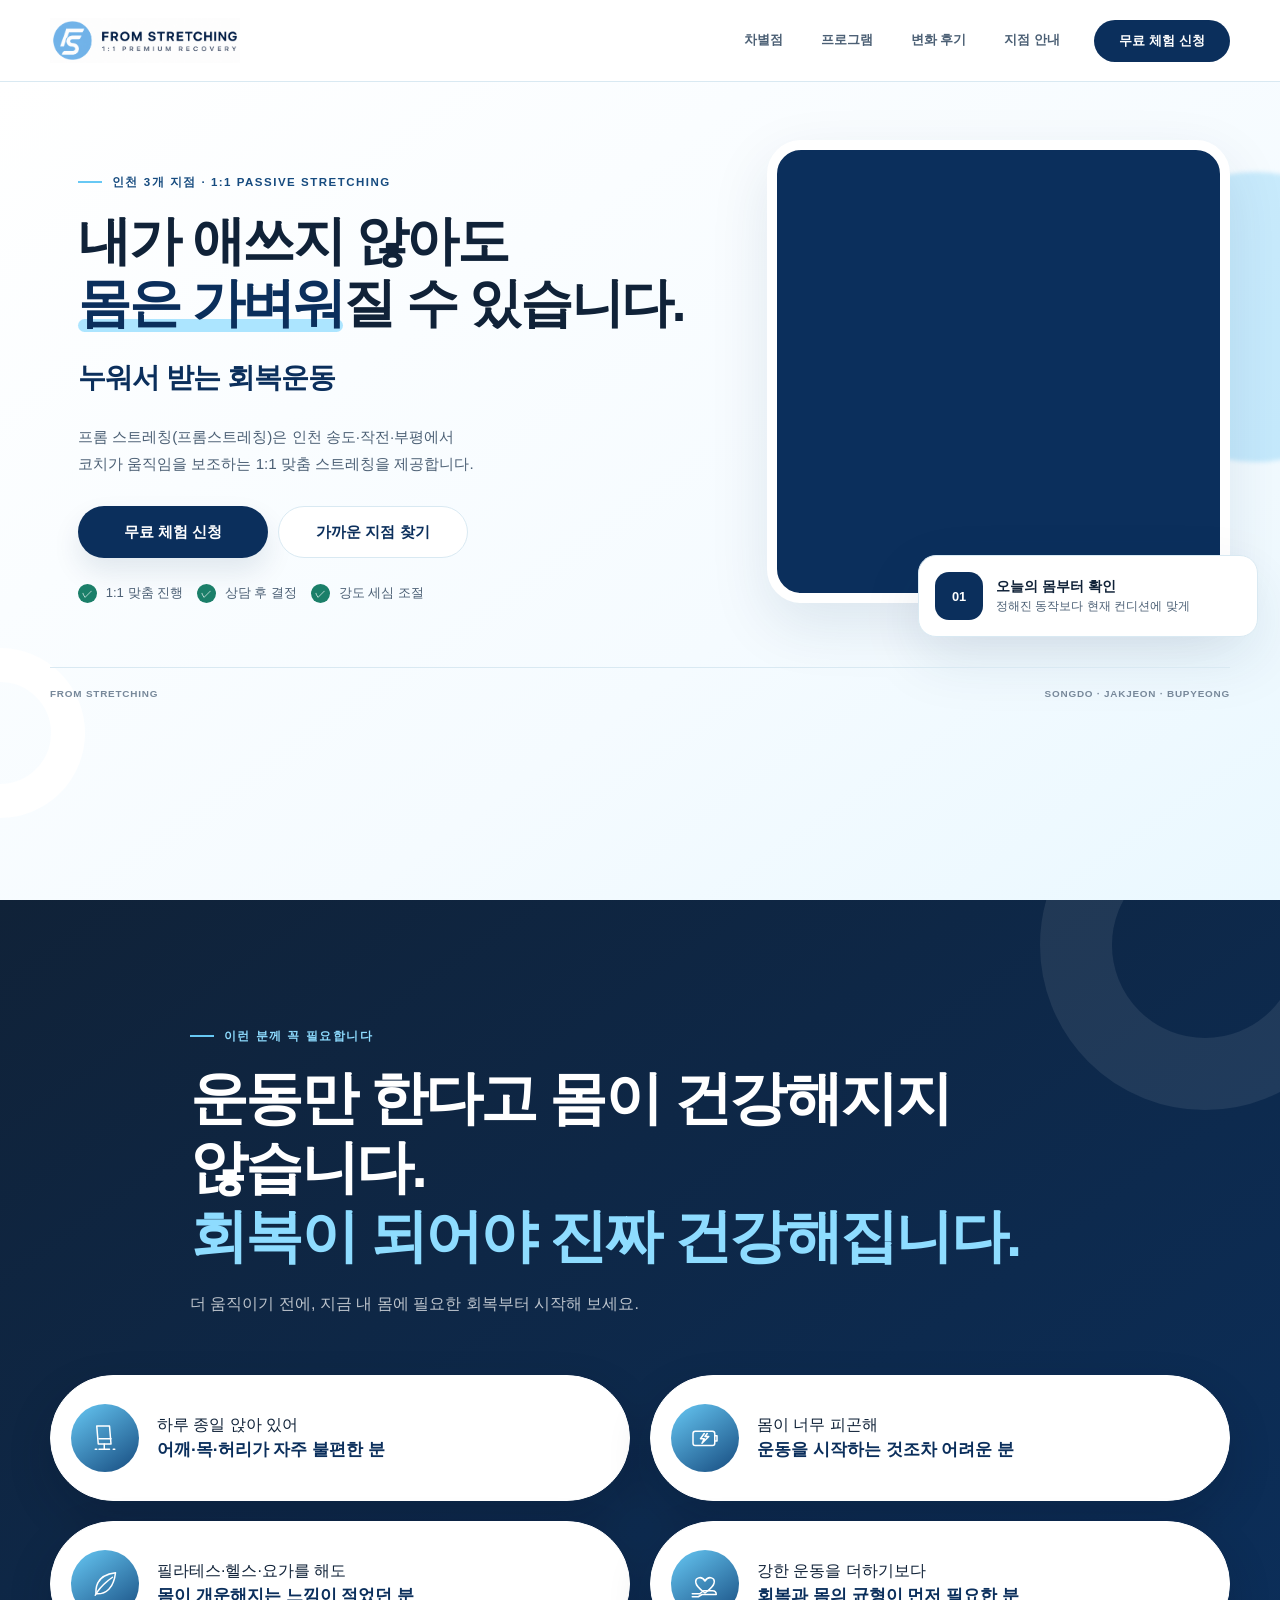
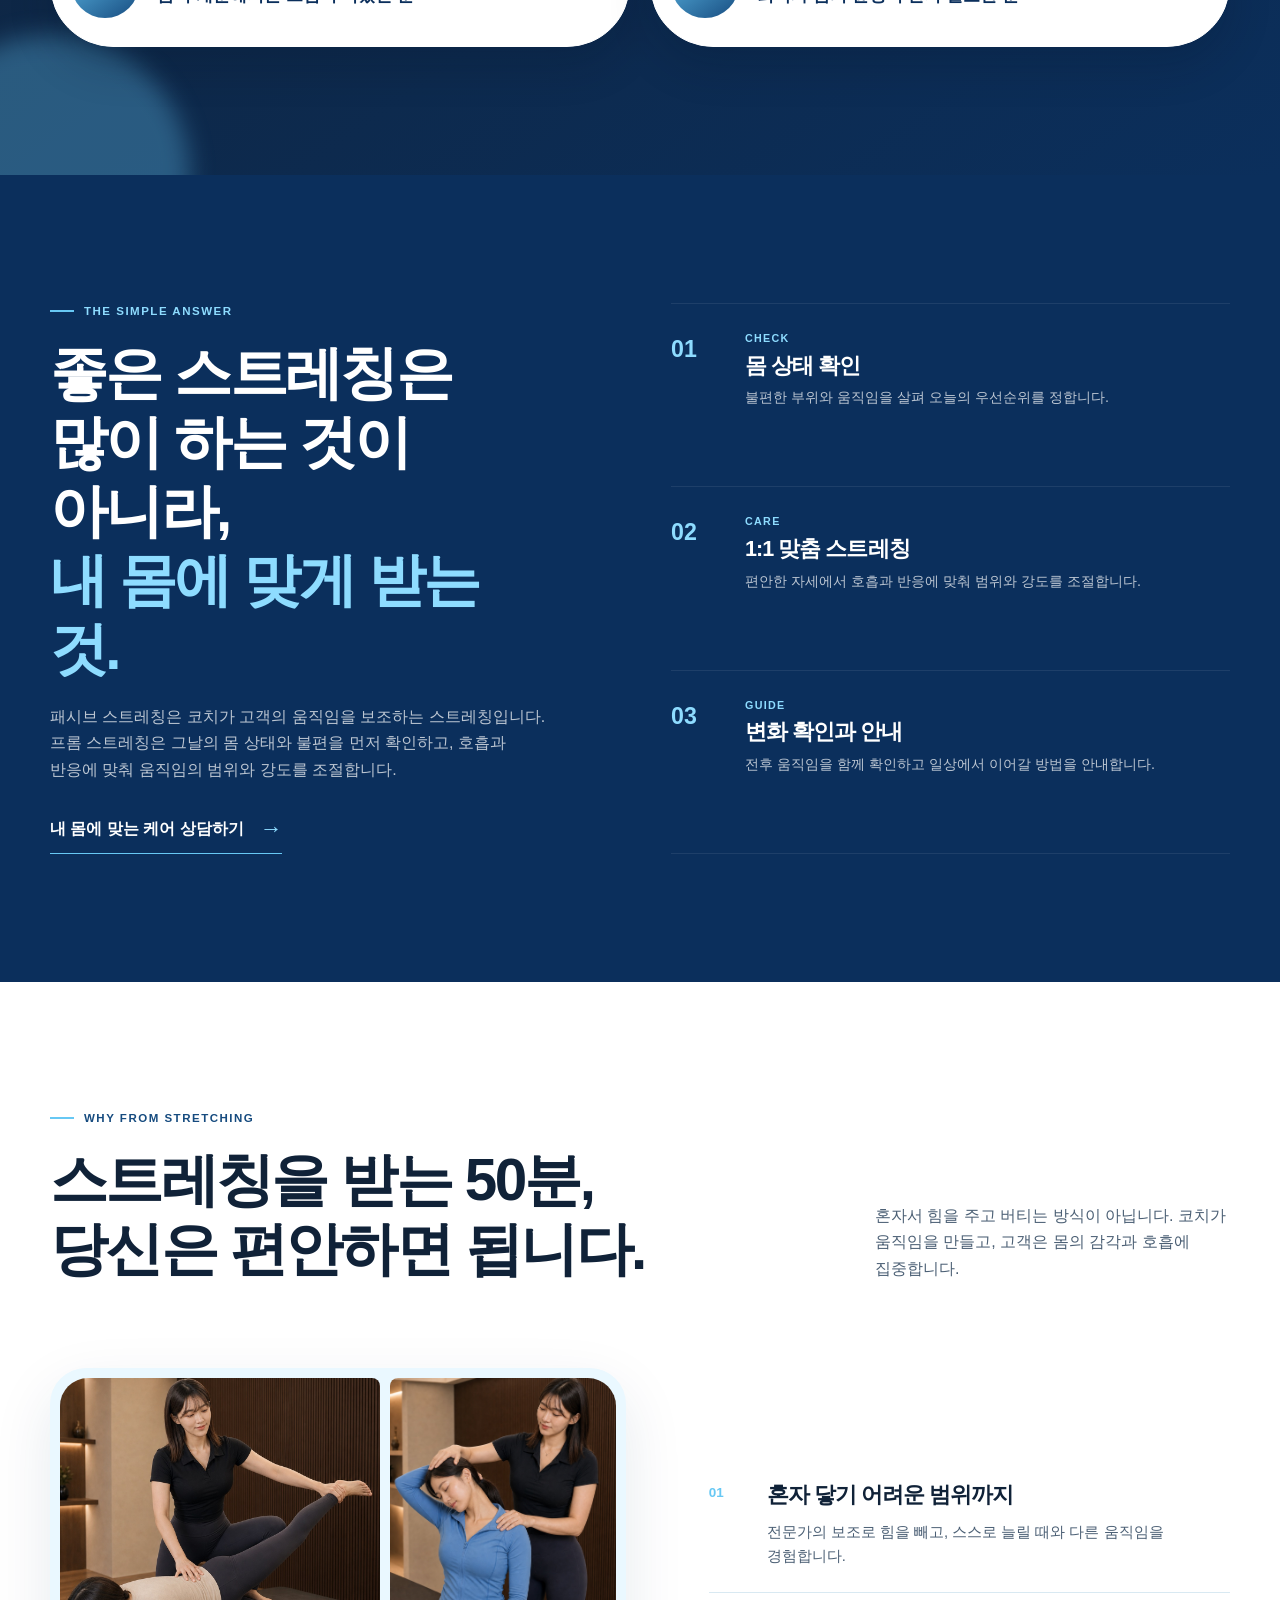
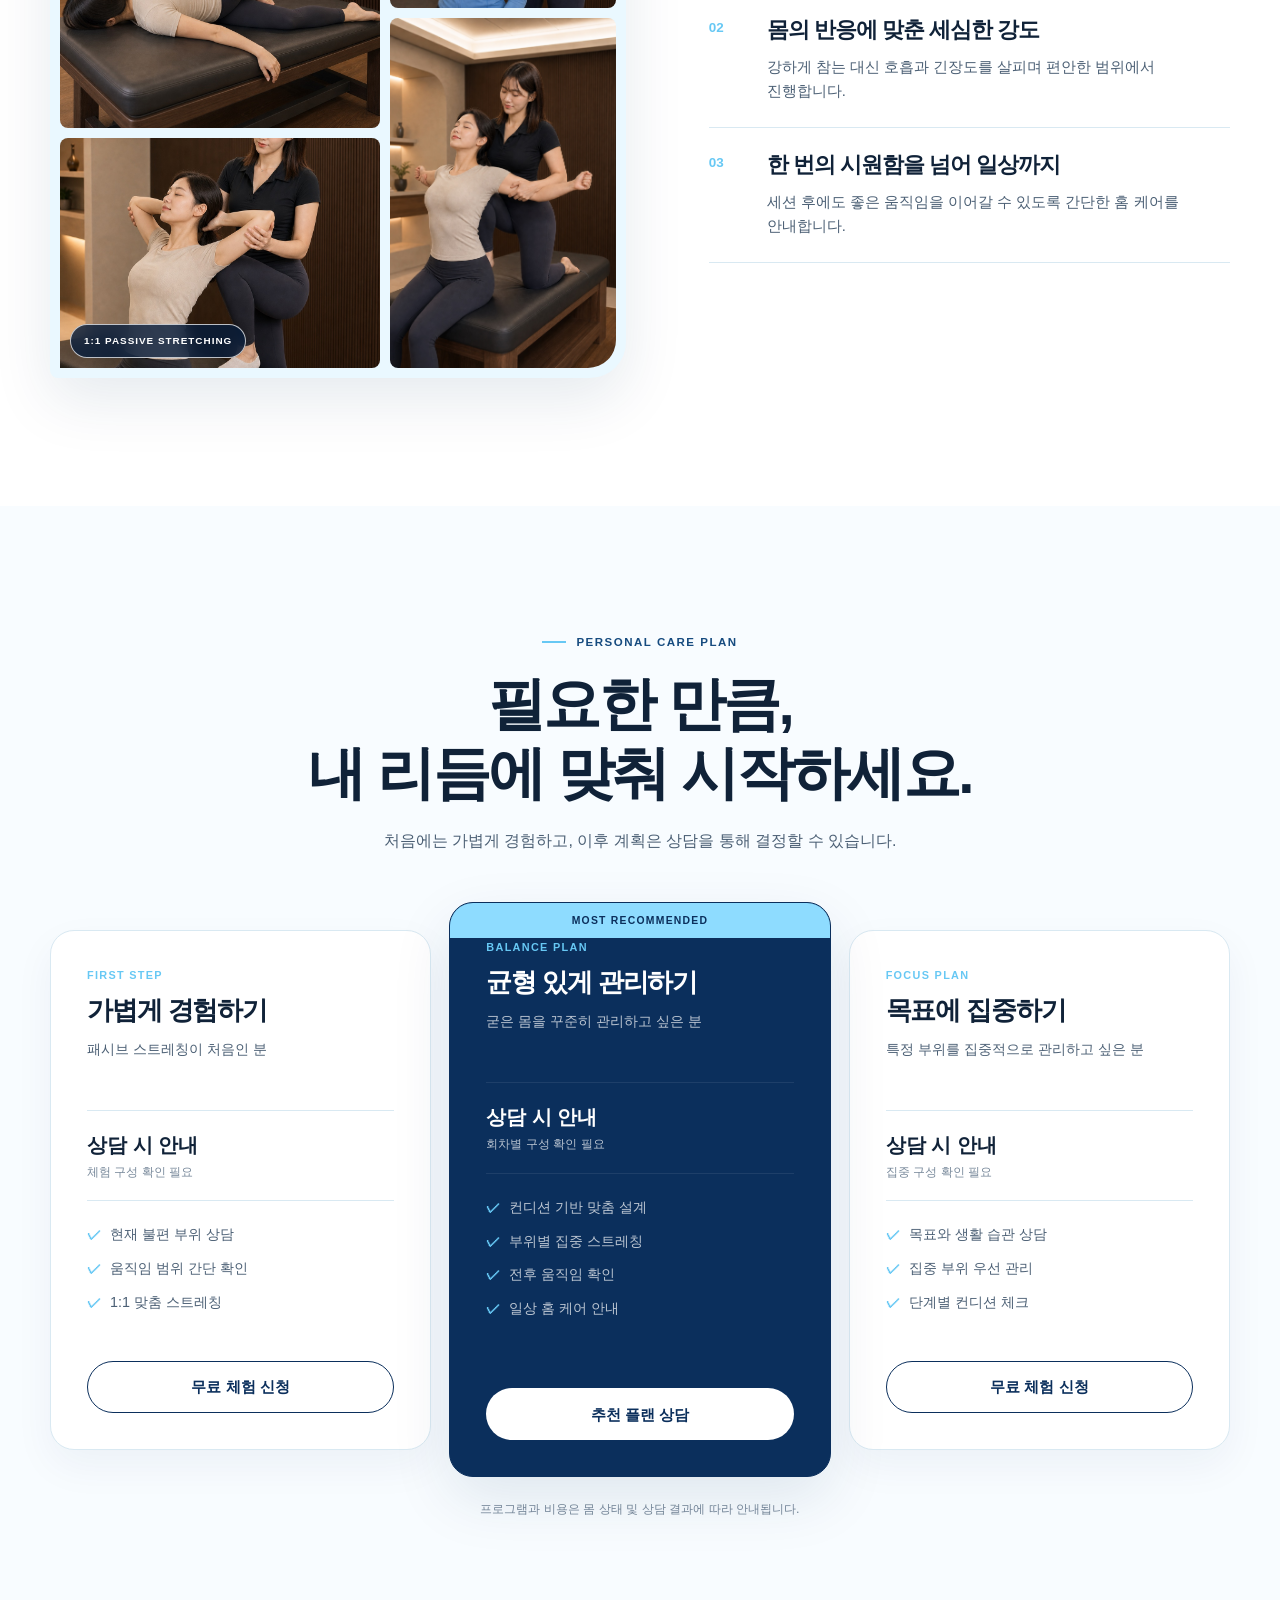
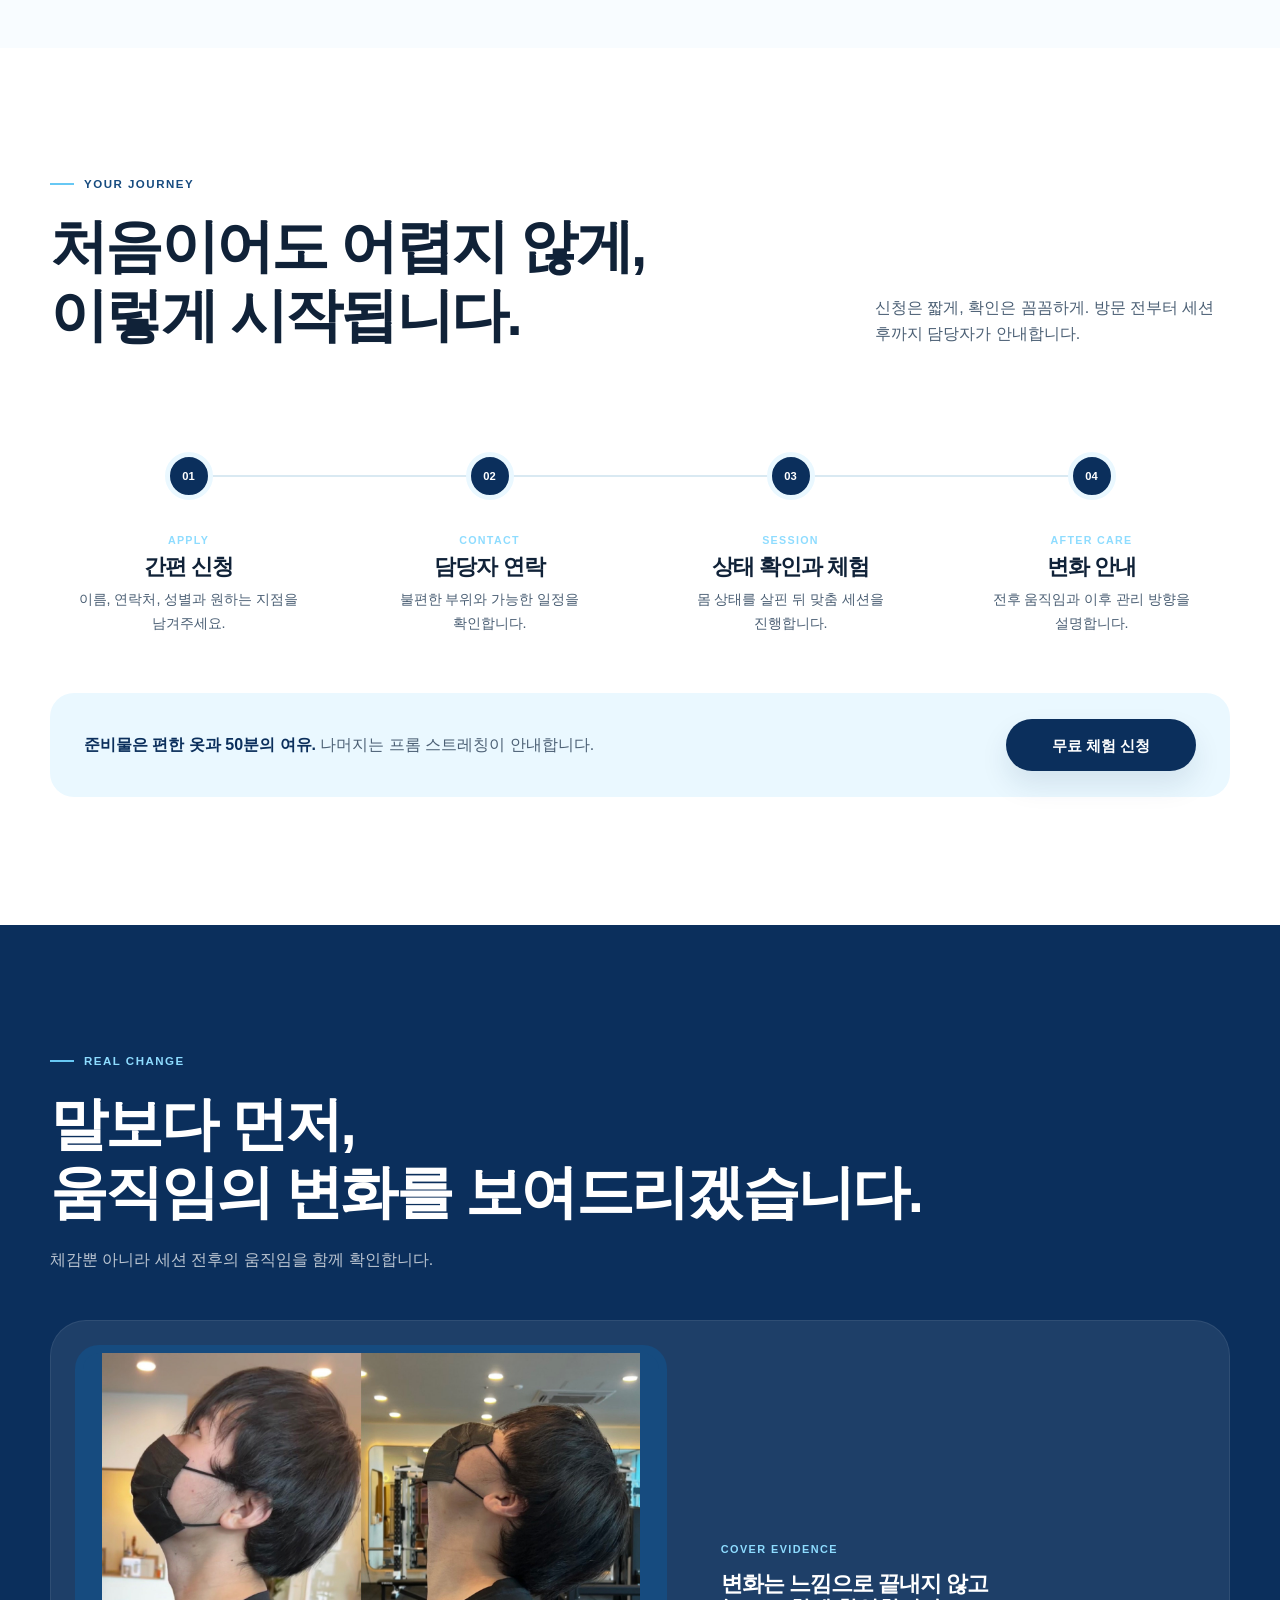
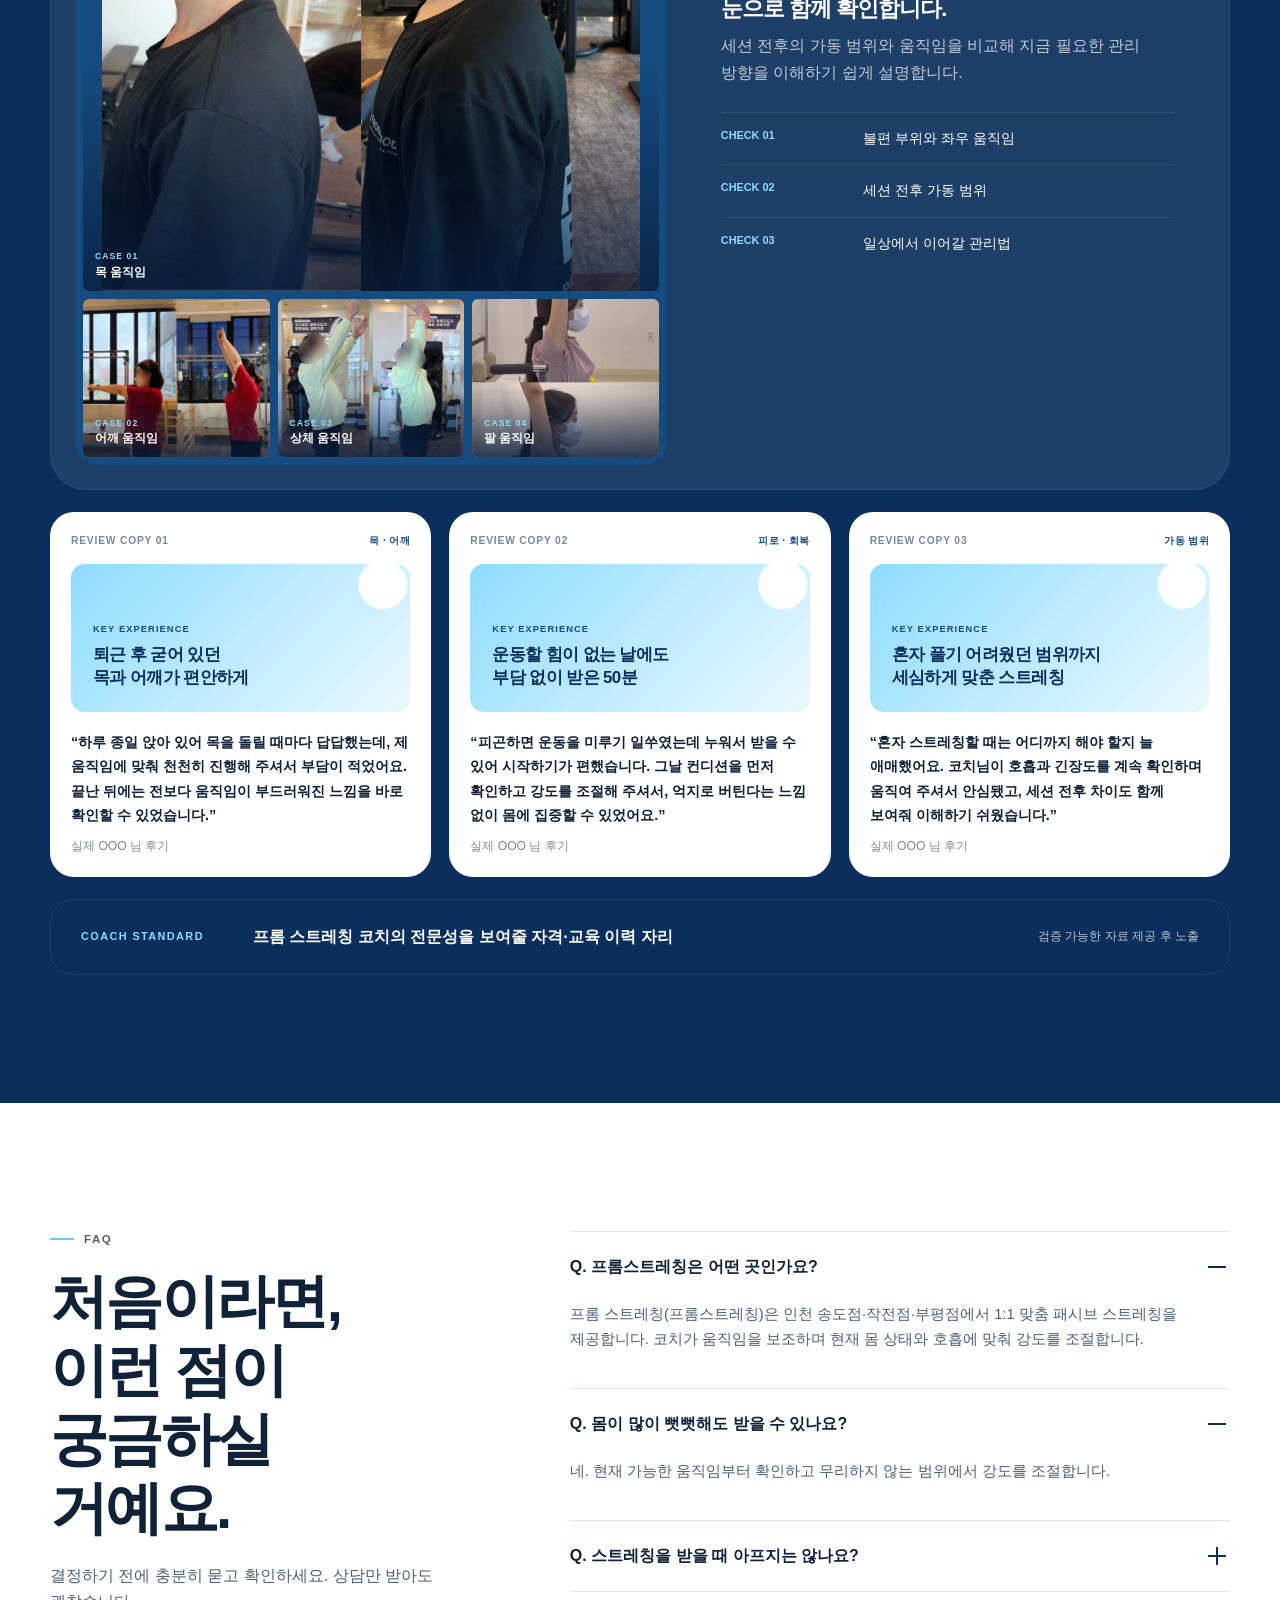
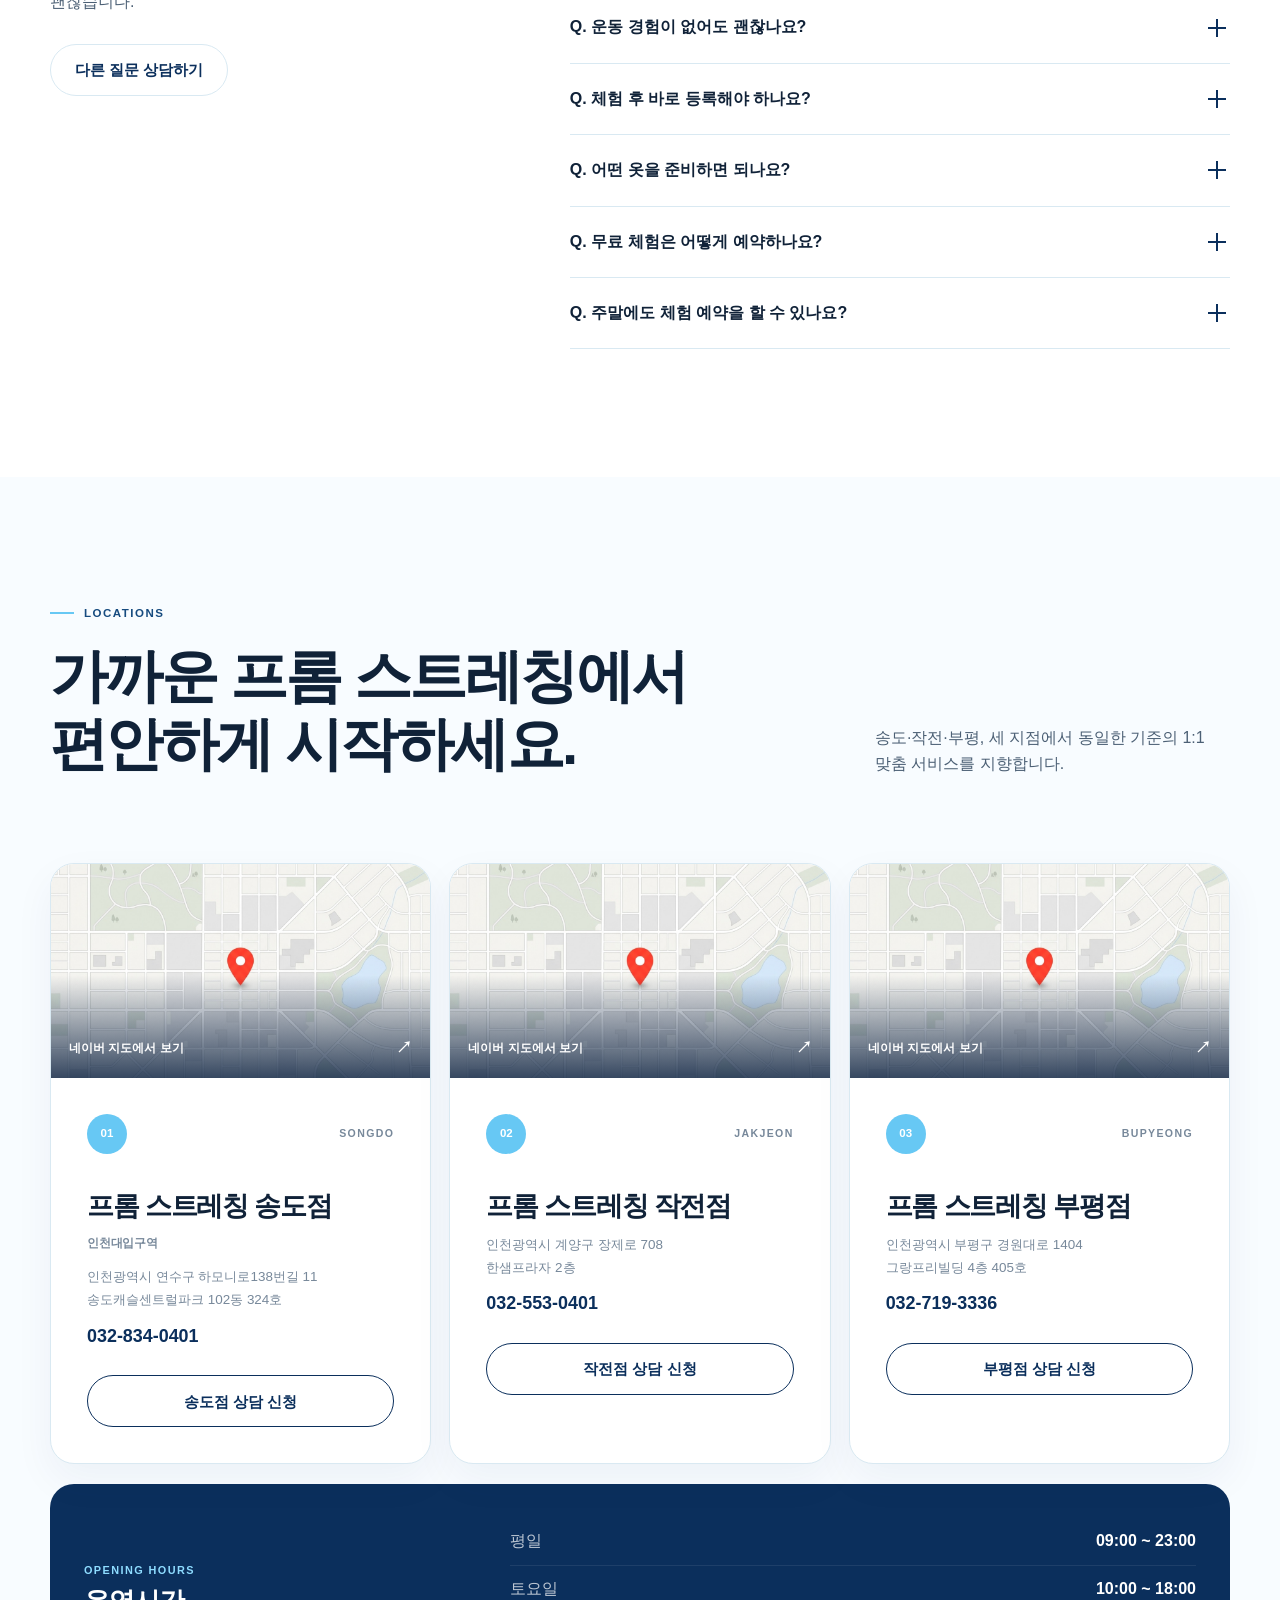
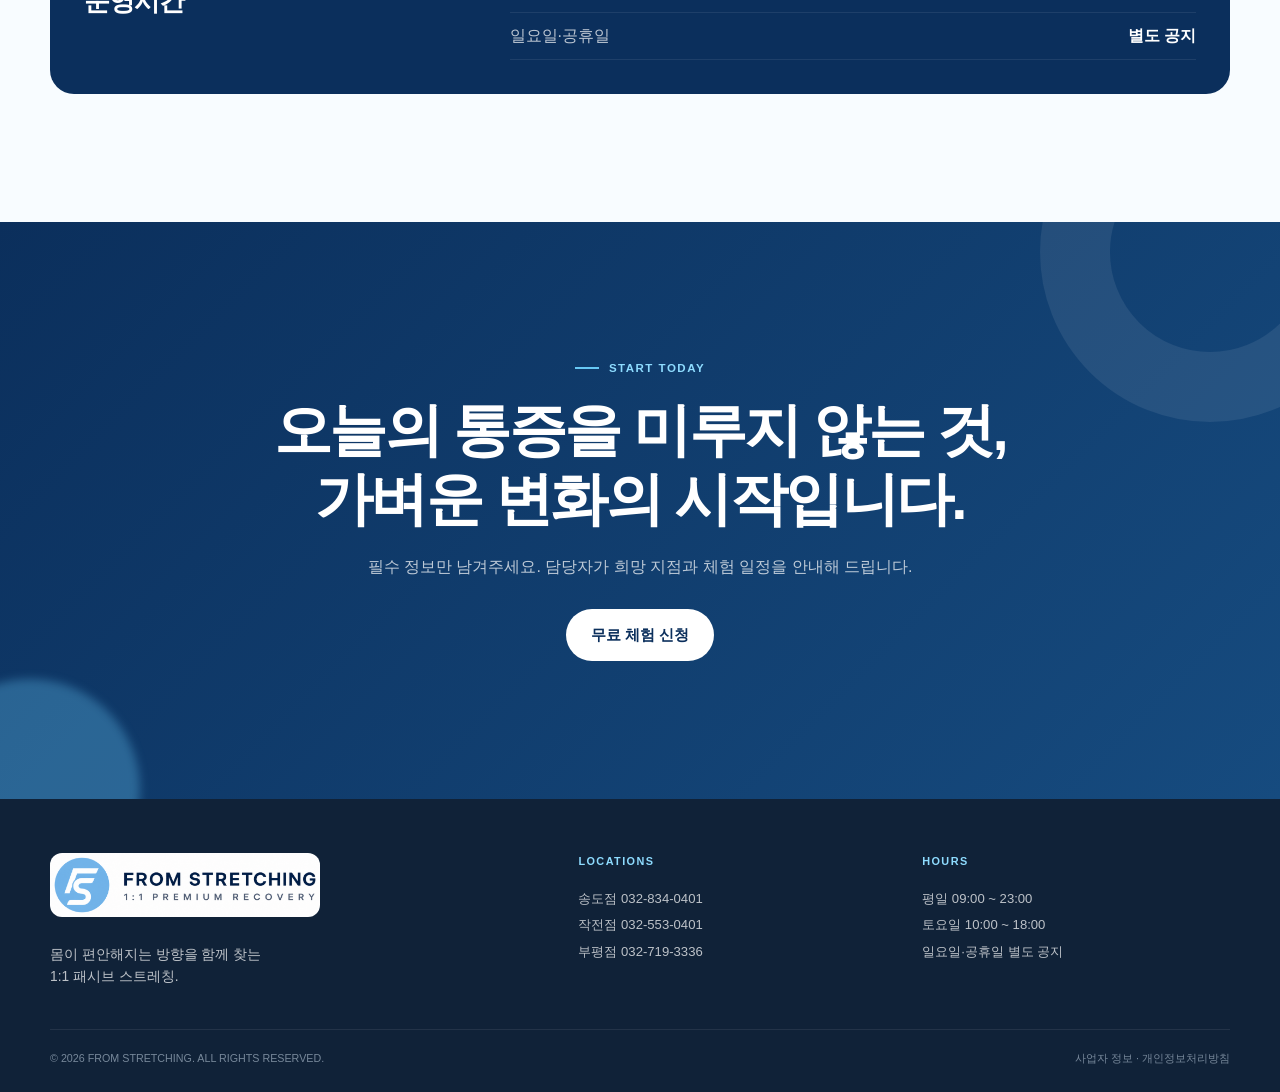
==== commit 8bb5893a: "Improve brand search metadata and local business discovery" ====
--- a/index.html
+++ b/index.html
@@ -3,13 +3,15 @@
   <head>
     <meta charset="utf-8" />
     <meta name="viewport" content="width=device-width, initial-scale=1" />
-    <meta name="robots" content="index, follow" />
+    <meta name="robots" content="index, follow, max-image-preview:large, max-snippet:-1, max-video-preview:-1" />
+    <meta name="google-site-verification" content="wBpI7VMsf69GXXzMYkFYjjR9XTQahDsc5XviOUgKx-Y" />
     <meta
       name="description"
-      content="프롬 스트레칭은 송도점, 작전점, 부평점에서 누워서 받는 1:1 맞춤 스트레칭과 패시브 회복운동을 제공합니다. 무료 체험을 신청해 보세요."
+      content="프롬 스트레칭(프롬스트레칭)은 인천 송도·작전·부평에서 누워서 받는 1:1 맞춤 스트레칭을 제공합니다. 지점별 주소·운영시간과 패시브 스트레칭 안내를 확인하고 평일 무료 체험을 신청하세요."
     />
     <link rel="canonical" href="https://from-stretching.vercel.app/" />
     <meta property="og:type" content="website" />
+    <meta property="og:locale" content="ko_KR" />
     <meta property="og:site_name" content="프롬 스트레칭" />
     <meta property="og:title" content="프롬 스트레칭 | 누워서 받는 맞춤 스트레칭" />
     <meta property="og:url" content="https://from-stretching.vercel.app/" />
@@ -27,40 +29,69 @@
       content="송도점, 작전점, 부평점에서 누워서 받는 1:1 맞춤 스트레칭을 경험해 보세요."
     />
     <title>프롬 스트레칭 | 누워서 받는 맞춤 스트레칭</title>
-    <link rel="stylesheet" href="styles.css?v=9" />
-    <script src="https://js.tosspayments.com/v2/standard"></script>
-    <script src="script.js?v=9" defer></script>
+    <link rel="stylesheet" href="styles.css?v=12" />
+    <script src="script.js?v=11" defer></script>
     <script type="application/ld+json">
       {
         "@context": "https://schema.org",
-        "@type": "HealthAndBeautyBusiness",
-        "@id": "https://from-stretching.vercel.app/#business",
-        "name": "프롬 스트레칭",
-        "alternateName": "FROM STRETCHING",
-        "url": "https://from-stretching.vercel.app/",
-        "logo": "https://from-stretching.vercel.app/assets/from-stretching-logo.png",
-        "image": "https://from-stretching.vercel.app/assets/from-stretching-logo.png",
-        "description": "송도점, 작전점, 부평점에서 누워서 받는 1:1 맞춤 스트레칭과 패시브 회복운동을 제공하는 프리미엄 회복운동 브랜드입니다.",
-        "areaServed": ["인천 송도", "인천 작전", "인천 부평"],
-        "openingHoursSpecification": [
+        "@graph": [
           {
-            "@type": "OpeningHoursSpecification",
-            "dayOfWeek": ["Monday", "Tuesday", "Wednesday", "Thursday", "Friday"],
-            "opens": "09:00",
-            "closes": "23:00"
+            "@type": "Organization",
+            "@id": "https://from-stretching.vercel.app/#business",
+            "name": "프롬 스트레칭",
+            "alternateName": ["프롬스트레칭", "FROM STRETCHING"],
+            "url": "https://from-stretching.vercel.app/",
+            "logo": "https://from-stretching.vercel.app/assets/from-stretching-logo.png",
+            "description": "인천 송도·작전·부평에서 코치가 움직임을 보조하는 1:1 맞춤 패시브 스트레칭을 제공합니다.",
+            "department": [
+              {"@id": "https://from-stretching.vercel.app/#songdo"},
+              {"@id": "https://from-stretching.vercel.app/#jakjeon"},
+              {"@id": "https://from-stretching.vercel.app/#bupyeong"}
+            ]
           },
           {
-            "@type": "OpeningHoursSpecification",
-            "dayOfWeek": "Saturday",
-            "opens": "10:00",
-            "closes": "18:00"
-          }
-        ],
-        "department": [
+            "@type": "WebSite",
+            "@id": "https://from-stretching.vercel.app/#website",
+            "name": "프롬 스트레칭",
+            "alternateName": ["프롬스트레칭", "FROM STRETCHING"],
+            "url": "https://from-stretching.vercel.app/",
+            "inLanguage": "ko-KR",
+            "publisher": {"@id": "https://from-stretching.vercel.app/#business"}
+          },
+          {
+            "@type": "WebPage",
+            "@id": "https://from-stretching.vercel.app/#webpage",
+            "name": "프롬 스트레칭 | 누워서 받는 맞춤 스트레칭",
+            "url": "https://from-stretching.vercel.app/",
+            "inLanguage": "ko-KR",
+            "isPartOf": {"@id": "https://from-stretching.vercel.app/#website"},
+            "about": {"@id": "https://from-stretching.vercel.app/#business"},
+            "mainEntity": {"@id": "https://from-stretching.vercel.app/#service"},
+            "description": "프롬 스트레칭의 1:1 패시브 스트레칭, 송도점·작전점·부평점 위치와 운영시간, 평일 무료 체험 신청 안내입니다."
+          },
+          {
+            "@type": "Service",
+            "@id": "https://from-stretching.vercel.app/#service",
+            "name": "프롬 스트레칭 1:1 맞춤 스트레칭",
+            "serviceType": "1:1 패시브 스트레칭",
+            "description": "코치가 고객의 움직임을 보조하고, 몸 상태와 호흡에 맞춰 범위와 강도를 조절하는 1:1 스트레칭입니다.",
+            "provider": {"@id": "https://from-stretching.vercel.app/#business"},
+            "areaServed": ["인천광역시 연수구 송도", "인천광역시 계양구 작전", "인천광역시 부평구"],
+            "url": "https://from-stretching.vercel.app/#solution"
+          },
           {
             "@type": "HealthAndBeautyBusiness",
+            "@id": "https://from-stretching.vercel.app/#songdo",
             "name": "프롬 스트레칭 송도점",
+            "url": "https://from-stretching.vercel.app/#songdo",
+            "parentOrganization": {"@id": "https://from-stretching.vercel.app/#business"},
+            "image": "https://from-stretching.vercel.app/assets/from-stretching-logo.png",
             "telephone": "+82-32-834-0401",
+            "hasMap": "https://map.naver.com/p/search/프롬바디피트니스%20송도점",
+            "openingHoursSpecification": [
+              {"@type": "OpeningHoursSpecification", "dayOfWeek": ["Monday", "Tuesday", "Wednesday", "Thursday", "Friday"], "opens": "09:00", "closes": "23:00"},
+              {"@type": "OpeningHoursSpecification", "dayOfWeek": "Saturday", "opens": "10:00", "closes": "18:00"}
+            ],
             "address": {
               "@type": "PostalAddress",
               "streetAddress": "하모니로138번길 11 송도캐슬센트럴파크 102동 324호",
@@ -71,8 +102,17 @@
           },
           {
             "@type": "HealthAndBeautyBusiness",
+            "@id": "https://from-stretching.vercel.app/#jakjeon",
             "name": "프롬 스트레칭 작전점",
+            "url": "https://from-stretching.vercel.app/#jakjeon",
+            "parentOrganization": {"@id": "https://from-stretching.vercel.app/#business"},
+            "image": "https://from-stretching.vercel.app/assets/from-stretching-logo.png",
             "telephone": "+82-32-553-0401",
+            "hasMap": "https://map.naver.com/p/search/프롬바디피트니스%20작전점",
+            "openingHoursSpecification": [
+              {"@type": "OpeningHoursSpecification", "dayOfWeek": ["Monday", "Tuesday", "Wednesday", "Thursday", "Friday"], "opens": "09:00", "closes": "23:00"},
+              {"@type": "OpeningHoursSpecification", "dayOfWeek": "Saturday", "opens": "10:00", "closes": "18:00"}
+            ],
             "address": {
               "@type": "PostalAddress",
               "streetAddress": "장제로 708 한샘프라자 2층",
@@ -83,8 +123,17 @@
           },
           {
             "@type": "HealthAndBeautyBusiness",
+            "@id": "https://from-stretching.vercel.app/#bupyeong",
             "name": "프롬 스트레칭 부평점",
+            "url": "https://from-stretching.vercel.app/#bupyeong",
+            "parentOrganization": {"@id": "https://from-stretching.vercel.app/#business"},
+            "image": "https://from-stretching.vercel.app/assets/from-stretching-logo.png",
             "telephone": "+82-32-719-3336",
+            "hasMap": "https://map.naver.com/p/search/프롬바디피트니스%20부평점",
+            "openingHoursSpecification": [
+              {"@type": "OpeningHoursSpecification", "dayOfWeek": ["Monday", "Tuesday", "Wednesday", "Thursday", "Friday"], "opens": "09:00", "closes": "23:00"},
+              {"@type": "OpeningHoursSpecification", "dayOfWeek": "Saturday", "opens": "10:00", "closes": "18:00"}
+            ],
             "address": {
               "@type": "PostalAddress",
               "streetAddress": "경원대로 1404 그랑프리빌딩 4층 405호",
@@ -93,12 +142,7 @@
               "addressCountry": "KR"
             }
           }
-        ],
-        "potentialAction": {
-          "@type": "ReserveAction",
-          "target": "https://from-stretching.vercel.app/#lead-form",
-          "name": "무료 체험 신청"
-        }
+        ]
       }
     </script>
   </head>
@@ -126,7 +170,7 @@
           <img
             class="brand-logo"
             src="assets/from-stretching-logo.png"
-            alt="FROM STRETCHING 1:1 PREMIUM RECOVERY"
+            alt="프롬 스트레칭 FROM STRETCHING 로고"
           />
         </a>
 
@@ -160,6 +204,10 @@
               <span class="hero-title-line"><em>몸은 가벼워</em>질 수 있습니다.</span>
             </h1>
             <p class="hero-description">누워서 받는 회복운동</p>
+            <p class="hero-brand-summary">
+              프롬 스트레칭(프롬스트레칭)은 인천 송도·작전·부평에서<br />
+              코치가 움직임을 보조하는 1:1 맞춤 스트레칭을 제공합니다.
+            </p>
 
             <div class="hero-actions">
               <a class="button button-primary" href="#lead-form" data-lead-trigger>무료 체험 신청</a>
@@ -256,8 +304,9 @@
             <p class="eyebrow eyebrow-light"><span></span> THE SIMPLE ANSWER</p>
             <h2>좋은 스트레칭은<br />많이 하는 것이 아니라,<br /><em>내 몸에 맞게 받는 것.</em></h2>
             <p>
-              프롬 스트레칭은 정해진 루틴을 반복하지 않습니다. 그날의 움직임과 불편을 먼저
-              확인하고 필요한 부위에 집중합니다.
+              패시브 스트레칭은 코치가 고객의 움직임을 보조하는 스트레칭입니다.
+              프롬 스트레칭은 그날의 몸 상태와 불편을 먼저 확인하고,
+              호흡과 반응에 맞춰 움직임의 범위와 강도를 조절합니다.
             </p>
             <a class="text-link" href="#lead-form" data-lead-trigger>내 몸에 맞는 케어 상담하기 <span>→</span></a>
           </div>
@@ -587,6 +636,10 @@
 
           <div class="faq-list">
             <details open>
+              <summary><span>Q. 프롬스트레칭은 어떤 곳인가요?</span><i aria-hidden="true"></i></summary>
+              <p>프롬 스트레칭(프롬스트레칭)은 인천 송도점·작전점·부평점에서 1:1 맞춤 패시브 스트레칭을 제공합니다. 코치가 움직임을 보조하며 현재 몸 상태와 호흡에 맞춰 강도를 조절합니다.</p>
+            </details>
+            <details open>
               <summary><span>Q. 몸이 많이 뻣뻣해도 받을 수 있나요?</span><i aria-hidden="true"></i></summary>
               <p>네. 현재 가능한 움직임부터 확인하고 무리하지 않는 범위에서 강도를 조절합니다.</p>
             </details>
@@ -606,6 +659,14 @@
               <summary><span>Q. 어떤 옷을 준비하면 되나요?</span><i aria-hidden="true"></i></summary>
               <p>움직이기 편한 복장이 좋습니다. 지점별 대여복 제공 여부는 상담 시 안내받아 주세요.</p>
             </details>
+            <details>
+              <summary><span>Q. 무료 체험은 어떻게 예약하나요?</span><i aria-hidden="true"></i></summary>
+              <p>무료 체험 신청 버튼에서 이름·연락처·성별·희망지점·불편한 부위·체험 희망시간을 입력해 주세요. 신청 후 담당자가 연락드리며, 체험 일정은 상담 후 최종 확정됩니다.</p>
+            </details>
+            <details>
+              <summary><span>Q. 주말에도 체험 예약을 할 수 있나요?</span><i aria-hidden="true"></i></summary>
+              <p>온라인 무료 체험 예약은 평일만 신청할 수 있습니다. 희망시간은 오전 9시부터 오후 11시까지 정각 단위로 선택하며, 실제 방문 가능 시간은 담당자가 확인합니다. 지점의 토요일 운영시간은 오전 10시부터 오후 6시까지이며, 일요일·공휴일은 별도 공지합니다.</p>
+            </details>
           </div>
         </div>
       </section>
@@ -620,7 +681,7 @@
         </div>
 
         <div class="container location-grid">
-          <article class="location-card">
+          <article class="location-card" id="songdo">
             <a
               class="location-map-link"
               href="https://map.naver.com/p/search/프롬바디피트니스%20송도점"
@@ -628,12 +689,12 @@
               rel="noopener noreferrer"
               aria-label="송도점 네이버 지도에서 보기"
             >
-              <img src="assets/location-map.jpg" alt="송도점 위치 지도" loading="lazy" decoding="async" />
+              <img src="assets/location-map.jpg" alt="" loading="lazy" decoding="async" />
               <span>네이버 지도에서 보기 <b aria-hidden="true">↗</b></span>
             </a>
             <div class="location-card-body">
               <div class="location-head"><span>01</span><p>SONGDO</p></div>
-              <h3>송도점 <small>인천대입구역</small></h3>
+              <h3>프롬 스트레칭 송도점 <small>인천대입구역</small></h3>
               <p class="location-address">
                 인천광역시 연수구 하모니로138번길 11
                 <span>송도캐슬센트럴파크 102동 324호</span>
@@ -642,7 +703,7 @@
               <a class="button button-outline" href="#lead-form" data-lead-trigger data-branch="송도점">송도점 상담 신청</a>
             </div>
           </article>
-          <article class="location-card">
+          <article class="location-card" id="jakjeon">
             <a
               class="location-map-link"
               href="https://map.naver.com/p/search/프롬바디피트니스%20작전점"
@@ -650,12 +711,12 @@
               rel="noopener noreferrer"
               aria-label="작전점 네이버 지도에서 보기"
             >
-              <img src="assets/location-map.jpg" alt="작전점 위치 지도" loading="lazy" decoding="async" />
+              <img src="assets/location-map.jpg" alt="" loading="lazy" decoding="async" />
               <span>네이버 지도에서 보기 <b aria-hidden="true">↗</b></span>
             </a>
             <div class="location-card-body">
               <div class="location-head"><span>02</span><p>JAKJEON</p></div>
-              <h3>작전점</h3>
+              <h3>프롬 스트레칭 작전점</h3>
               <p class="location-address">
                 인천광역시 계양구 장제로 708
                 <span>한샘프라자 2층</span>
@@ -664,7 +725,7 @@
               <a class="button button-outline" href="#lead-form" data-lead-trigger data-branch="작전점">작전점 상담 신청</a>
             </div>
           </article>
-          <article class="location-card">
+          <article class="location-card" id="bupyeong">
             <a
               class="location-map-link"
               href="https://map.naver.com/p/search/프롬바디피트니스%20부평점"
@@ -672,12 +733,12 @@
               rel="noopener noreferrer"
               aria-label="부평점 네이버 지도에서 보기"
             >
-              <img src="assets/location-map.jpg" alt="부평점 위치 지도" loading="lazy" decoding="async" />
+              <img src="assets/location-map.jpg" alt="" loading="lazy" decoding="async" />
               <span>네이버 지도에서 보기 <b aria-hidden="true">↗</b></span>
             </a>
             <div class="location-card-body">
               <div class="location-head"><span>03</span><p>BUPYEONG</p></div>
-              <h3>부평점</h3>
+              <h3>프롬 스트레칭 부평점</h3>
               <p class="location-address">
                 인천광역시 부평구 경원대로 1404
                 <span>그랑프리빌딩 4층 405호</span>
@@ -720,16 +781,16 @@
             <img
               class="brand-logo"
               src="assets/from-stretching-logo.png"
-              alt="FROM STRETCHING 1:1 PREMIUM RECOVERY"
+              alt="프롬 스트레칭 FROM STRETCHING 로고"
             />
           </a>
           <p>몸이 편안해지는 방향을 함께 찾는<br />1:1 패시브 스트레칭.</p>
         </div>
         <div class="footer-locations">
           <p class="footer-title">LOCATIONS</p>
-          <span>송도점 032-834-0401</span>
-          <span>작전점 032-553-0401</span>
-          <span>부평점 032-719-3336</span>
+          <a href="#songdo">송도점 032-834-0401</a>
+          <a href="#jakjeon">작전점 032-553-0401</a>
+          <a href="#bupyeong">부평점 032-719-3336</a>
         </div>
         <div class="footer-hours">
           <p class="footer-title">HOURS</p>
@@ -855,7 +916,7 @@
             <p id="form-message" class="form-message" role="status" aria-live="polite"></p>
             <div class="lead-submit-wrap">
               <button class="button lead-submit" type="submit">
-                <span class="submit-label">무료 체험 신청 완료</span>
+                <span class="submit-label">무료 체험 신청하기</span>
                 <span class="submit-loading" aria-hidden="true">신청 중...</span>
               </button>
             </div>
@@ -865,25 +926,9 @@
             <span aria-hidden="true">✓</span>
             <h3>신청이 완료되었습니다.</h3>
             <p>
-              체험 일정은 담당자 확인 후 확정됩니다. 노쇼 방지를 위한 예약금 결제를 이어서
-              진행해 주세요.
+              남겨주신 신청 내용을 확인한 뒤 담당자가 순차적으로 연락드리겠습니다.
+              체험 일정은 상담 후 최종 확정됩니다.
             </p>
-            <div class="reservation-payment-card" aria-label="체험 예약금 안내">
-              <div>
-                <span>체험 예약금</span>
-                <strong>10,000원</strong>
-              </div>
-              <p>방문 일정 확정을 위한 예약금입니다.</p>
-            </div>
-            <div class="payment-widget-area" id="payment-widget-area" hidden>
-              <div id="payment-methods" class="toss-payment-methods"></div>
-              <div id="payment-agreement" class="toss-payment-agreement"></div>
-            </div>
-            <p id="payment-message" class="payment-message" role="status" aria-live="polite"></p>
-            <button class="button payment-button" type="button" id="pay-reservation" disabled>
-              <span class="payment-button-label">체험 예약금 10,000원 결제하기</span>
-              <span class="payment-button-loading" aria-hidden="true">결제창 준비 중...</span>
-            </button>
             <button class="button button-secondary" type="button" id="submit-another">다른 신청 남기기</button>
           </div>
         </div>
--- a/styles.css
+++ b/styles.css
@@ -39,6 +39,10 @@
   box-sizing: border-box;
 }
 
+[hidden] {
+  display: none !important;
+}
+
 html {
   scroll-behavior: smooth;
 }
@@ -352,6 +356,18 @@
 .hero-actions {
   display: grid;
   gap: 10px;
+}
+
+.hero-brand-summary {
+  max-width: 38rem;
+  margin-bottom: 28px;
+  color: var(--color-body);
+  font-size: 0.95rem;
+  line-height: 1.75;
+}
+
+.location-card[id] {
+  scroll-margin-top: calc(var(--header-height) + 20px);
 }
 
 .hero-points {
